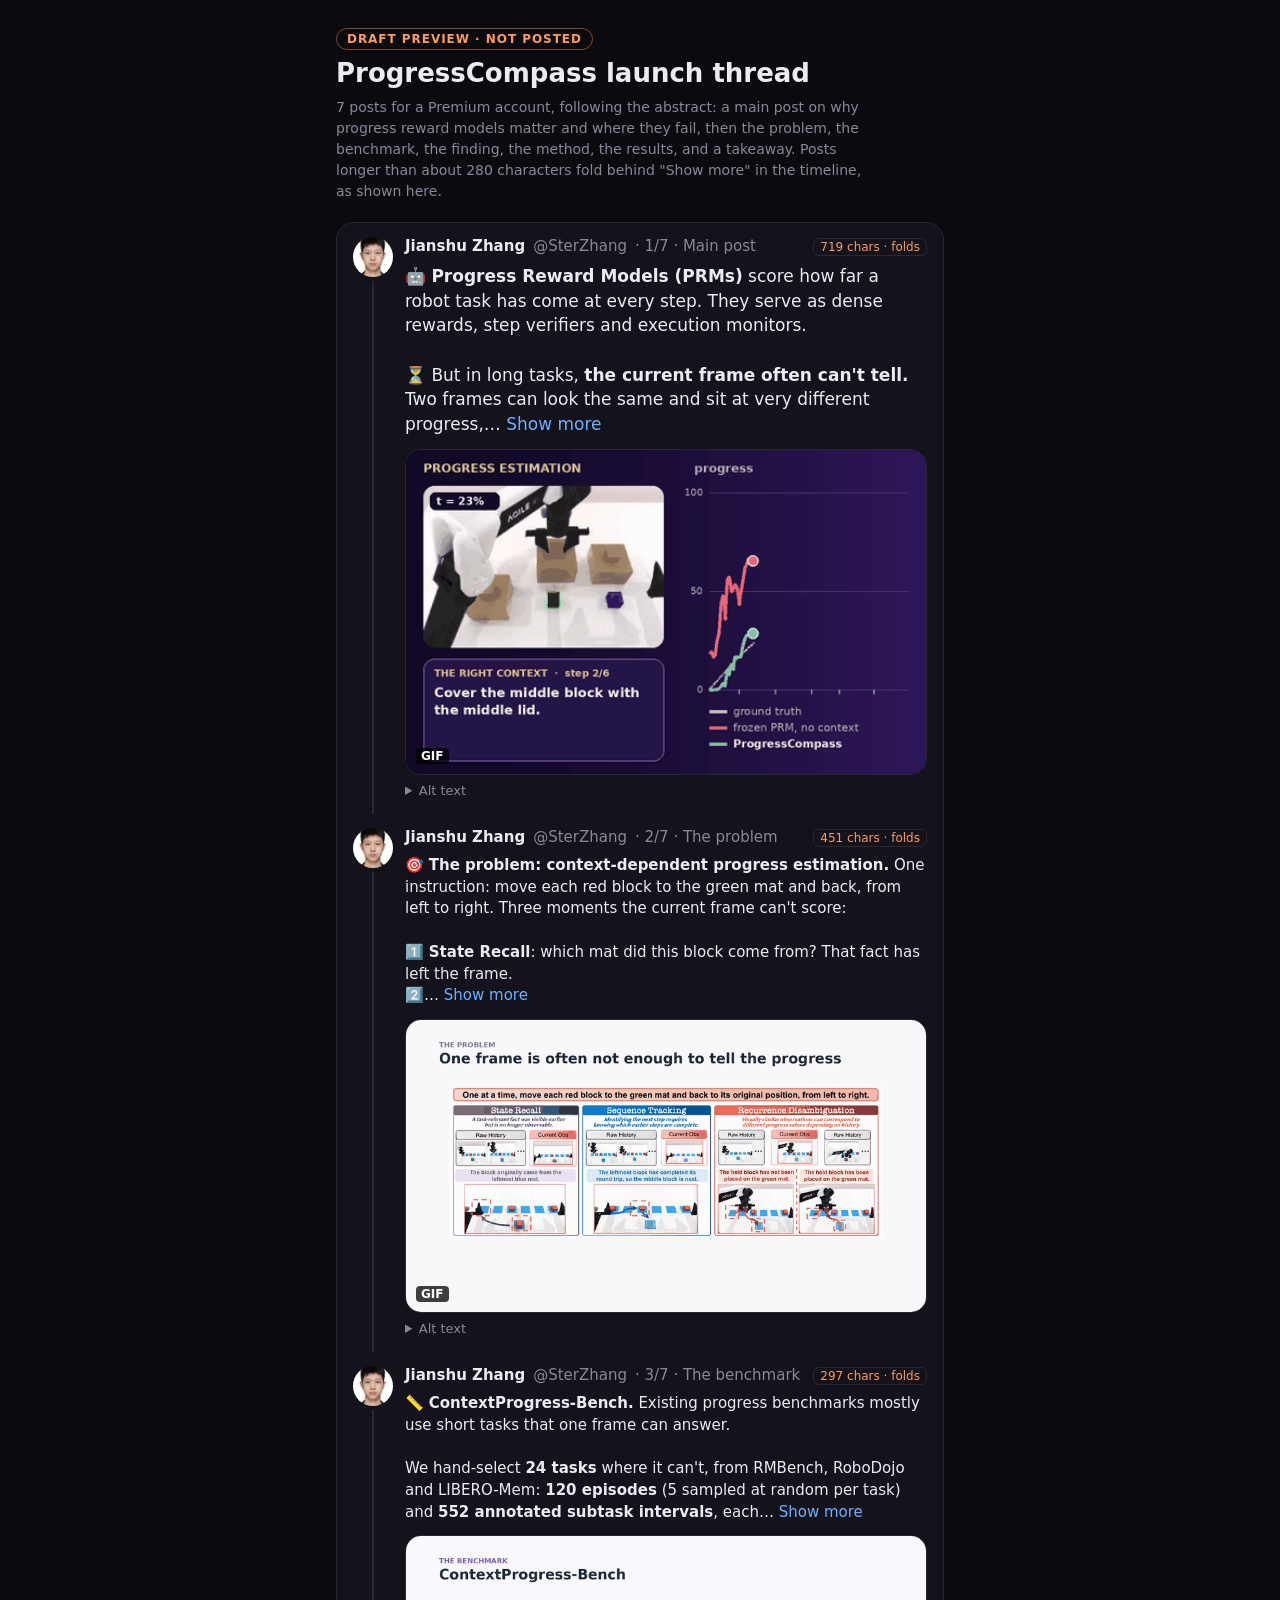
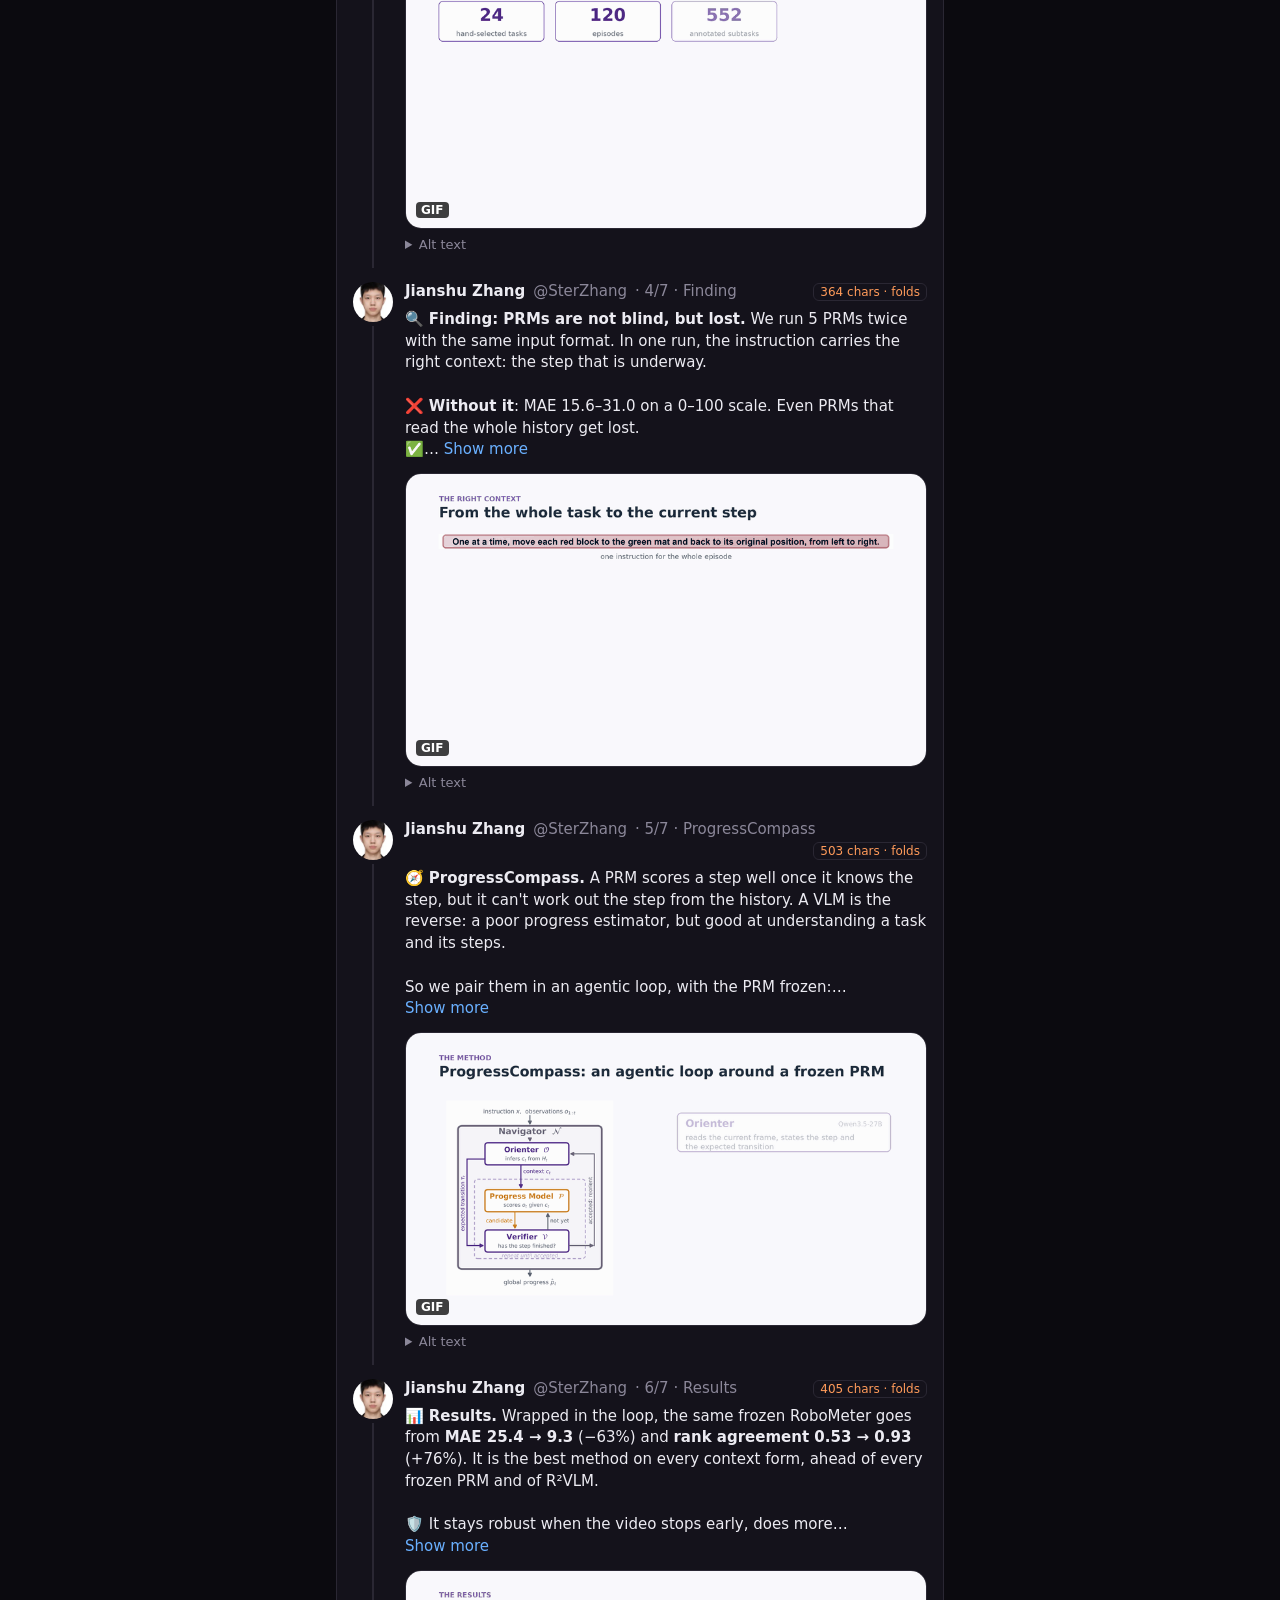
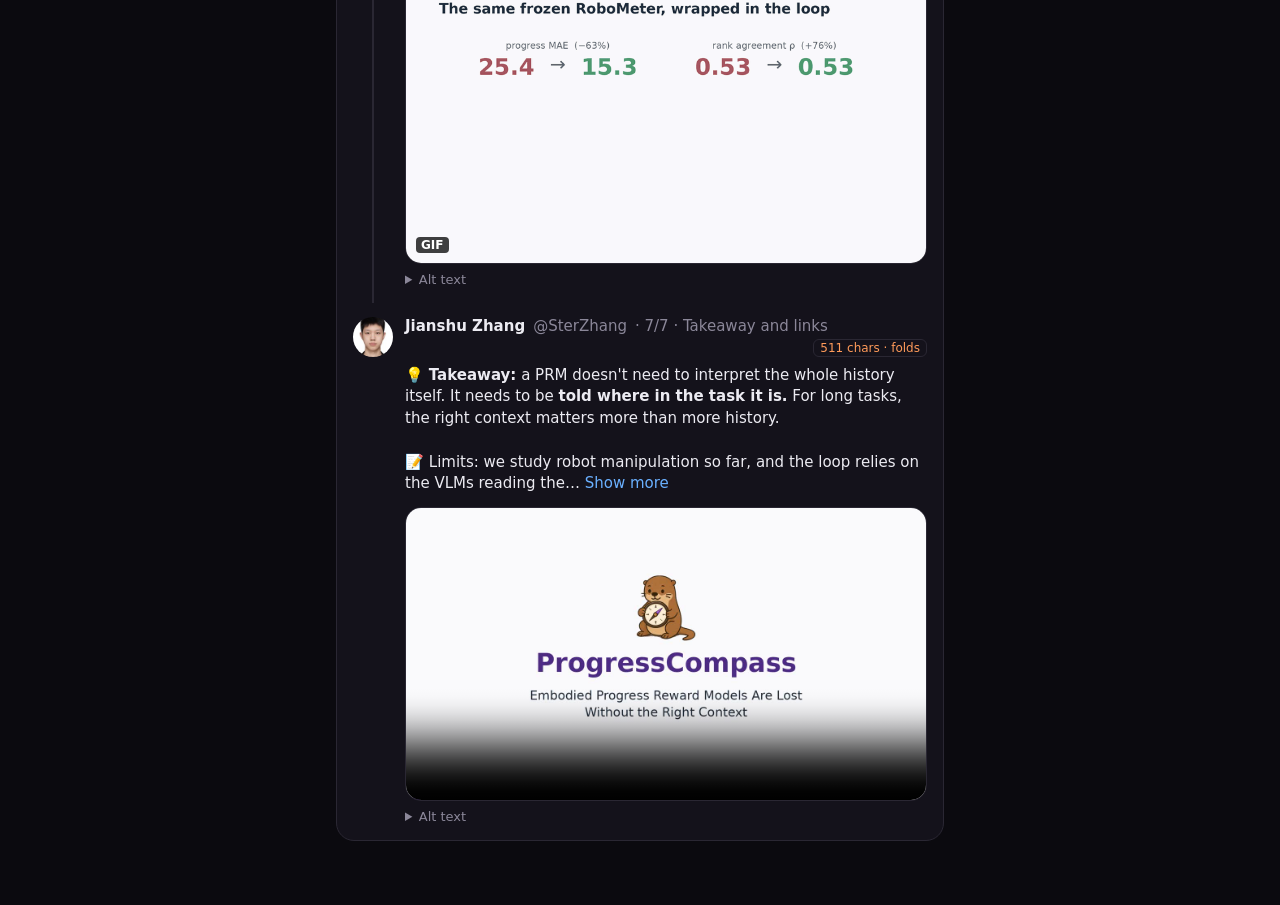
==== webpage/thread-draft/index.html @ 4f32b654 "Launch-thread draft for X (thread-draft/), in the layout of the Video2Skill draft Co-Authored-By: Cl" ====
<!doctype html>
<html lang="en">
<head>
<meta charset="utf-8">
<meta name="viewport" content="width=device-width, initial-scale=1, viewport-fit=cover">
<meta name="robots" content="noindex, nofollow">
<title>ProgressCompass Thread Draft</title>
<style>*,*::before,*::after{box-sizing:border-box} body{margin:0} img{max-width:100%} [hidden]{display:none!important}</style>
</head>
<body>
<style>
/* Layout: one centered 600px thread column on a dark ground, draft banner above. Deliberately single dark theme to match the posting preview. */
:root {
  color-scheme: dark;
  --ground: #0b0a0f; --panel: #14121b; --ink: #ecebf2; --mute: #8b8799; --rule: #2a2733;
  --link: #6ab0ff; --accent: #ff9b5a; --ok: #3ccf9f; --warn: #ff6b7d;
  --sans: system-ui, -apple-system, "Segoe UI", Roboto, "Helvetica Neue", Arial, sans-serif;
}
body { background: var(--ground); color: var(--ink); font-family: var(--sans); }
.wrap { max-width: 640px; margin: 0 auto; padding-inline: 16px; padding-block: 28px 64px; display: flex; flex-direction: column; gap: 20px; }
.intro { display: flex; flex-direction: column; gap: 8px; }
.tag { align-self: flex-start; font-size: 12px; font-weight: 700; letter-spacing: 0.08em; text-transform: uppercase; color: var(--accent); border: 1px solid color-mix(in srgb, var(--accent) 45%, transparent); border-radius: 999px; padding: 3px 10px; }
h1 { font-size: 26px; line-height: 1.2; margin: 0; text-wrap: balance; }
.intro p { margin: 0; color: var(--mute); font-size: 14px; line-height: 1.5; max-width: 60ch; }
.thread { background: var(--panel); border: 1px solid var(--rule); border-radius: 18px; overflow: hidden; }
.post { display: flex; gap: 12px; padding: 14px 16px 0; }
.rail { display: flex; flex-direction: column; align-items: center; flex: none; width: 40px; }
.av { width: 40px; height: 40px; border-radius: 50%; object-fit: cover; }
.line { width: 2px; flex: 1; background: var(--rule); margin-top: 4px; }
.body { flex: 1; min-width: 0; padding-bottom: 16px; display: flex; flex-direction: column; gap: 8px; }
header { display: flex; flex-wrap: wrap; align-items: baseline; gap: 4px 8px; font-size: 15px; }
.name { font-weight: 700; }
.handle, .role { color: var(--mute); }
.role::before { content: "· "; }
.count { margin-left: auto; font-size: 12px; font-variant-numeric: tabular-nums; color: var(--ok); border: 1px solid var(--rule); border-radius: 6px; padding: 1px 6px; }
.count.warn { color: var(--warn); }
.count.fold { color: var(--accent); }
.more { background: none; border: 0; padding: 0; color: var(--link); font: inherit; cursor: pointer; }
.more:focus-visible { outline: 2px solid var(--link); outline-offset: 2px; border-radius: 4px; }
.dots { color: var(--ink); }
.text { margin: 0; font-size: 15px; line-height: 1.45; overflow-wrap: anywhere; }
.lead .text { font-size: 17px; line-height: 1.45; }
.text a { color: var(--link); text-decoration: none; }
.text a:hover, .text a:focus-visible { text-decoration: underline; }
.media { position: relative; margin: 4px 0 0; max-width: 100%; border: 1px solid var(--rule); border-radius: 16px; overflow: hidden; background: #000; }
.media img, .media video { display: block; width: 100%; height: 100%; object-fit: cover; }
.badge { position: absolute; left: 10px; bottom: 10px; background: rgba(0, 0, 0, 0.75); color: #fff; font-size: 12px; font-weight: 700; padding: 1px 5px; border-radius: 4px; }
.alt { font-size: 13px; color: var(--mute); }
.alt summary { cursor: pointer; width: fit-content; }
.alt summary:focus-visible { outline: 2px solid var(--link); outline-offset: 2px; border-radius: 4px; }
.alt p { margin: 6px 0 0; line-height: 1.45; }

</style>
<main class="wrap">
  <section class="intro">
    <span class="tag">Draft preview · not posted</span>
    <h1>ProgressCompass launch thread</h1>
    <p>7 posts for a Premium account, following the abstract: a main post on why progress reward models matter and
    where they fail, then the problem, the benchmark, the finding, the method, the results, and a takeaway. Posts longer
    than about 280 characters fold behind "Show more" in the timeline, as shown here.</p>
  </section>
  <section class="thread" aria-label="Thread draft">
<article class="post lead">
  <div class="rail"><img class="av" src="m/avatar.jpg" alt=""><span class="line"></span></div>
  <div class="body">
    <header><span class="name">Jianshu Zhang</span> <span class="handle">@SterZhang</span><span class="role">1/7 · Main post</span><span class="count fold">719 chars · folds</span></header>
    <p class="text"><span class="shown">🤖 <b>Progress Reward Models (PRMs)</b> score how far a robot task has come at every step. They serve as dense rewards, step verifiers and execution monitors.<br><br>⏳ But in long tasks, <b>the current frame often can&#x27;t tell.</b> Two frames can look the same and sit at very different progress,</span><span class="dots">… </span><button class="more" type="button">Show more</button><span class="rest" hidden> because what matters happened earlier.<br><br>🧭 So we ask: <b>are PRMs blind, or just lost?</b><br><br>🧵 <b>ProgressCompass: Embodied Progress Reward Models Are Lost Without the Right Context</b><br><br>Our answer: <b>not blind, but lost.</b> Given the right context, every PRM we test cuts its error by 77–82%. ProgressCompass supplies that context to a frozen PRM with general-purpose VLMs, with no training.<br><br>📄 Paper: <a href="https://andyzworks.github.io/progresscompass/static/paper/ProgressCompass.pdf" target="_blank" rel="noopener">andyzworks.github.io/progr…</a><br>🌐 Project: <a href="https://andyzworks.github.io/progresscompass/" target="_blank" rel="noopener">andyzworks.github.io/progr…</a></span></p><figure class="media" style="aspect-ratio:16 / 10"><img src="m/1_main.gif" alt="Animated loop: a robot covers three blocks and uncovers them in colour order. Beside the video, the instruction of the current step is shown as the context. On the right, the frozen PRM without context jumps around and ends near 20, while ProgressCompass follows the true progress to 100; MAE 33 to 3." loading="eager"><span class="badge">GIF</span></figure><details class="alt"><summary>Alt text</summary><p>Animated loop: a robot covers three blocks and uncovers them in colour order. Beside the video, the instruction of the current step is shown as the context. On the right, the frozen PRM without context jumps around and ends near 20, while ProgressCompass follows the true progress to 100; MAE 33 to 3.</p></details>
  </div>
</article>
<article class="post">
  <div class="rail"><img class="av" src="m/avatar.jpg" alt=""><span class="line"></span></div>
  <div class="body">
    <header><span class="name">Jianshu Zhang</span> <span class="handle">@SterZhang</span><span class="role">2/7 · The problem</span><span class="count fold">451 chars · folds</span></header>
    <p class="text"><span class="shown">🎯 <b>The problem: context-dependent progress estimation.</b> One instruction: move each red block to the green mat and back, from left to right. Three moments the current frame can&#x27;t score:<br><br>1️⃣ <b>State Recall</b>: which mat did this block come from? That fact has left the frame.<br>2️⃣</span><span class="dots">… </span><button class="more" type="button">Show more</button><span class="rest" hidden> <b>Sequence Tracking</b>: is the leftmost block done? The order isn&#x27;t visible in one frame.<br>3️⃣ <b>Recurrence Disambiguation</b>: just before and just after a placement, the frames look the same.</span></p><figure class="media" style="aspect-ratio:16 / 9"><img src="m/2_problem.gif" alt="Animated figure: one instruction, move each red block to the green mat and back, from left to right. Three moments are highlighted in turn: State Recall, Sequence Tracking and Recurrence Disambiguation." loading="eager"><span class="badge">GIF</span></figure><details class="alt"><summary>Alt text</summary><p>Animated figure: one instruction, move each red block to the green mat and back, from left to right. Three moments are highlighted in turn: State Recall, Sequence Tracking and Recurrence Disambiguation.</p></details>
  </div>
</article>
<article class="post">
  <div class="rail"><img class="av" src="m/avatar.jpg" alt=""><span class="line"></span></div>
  <div class="body">
    <header><span class="name">Jianshu Zhang</span> <span class="handle">@SterZhang</span><span class="role">3/7 · The benchmark</span><span class="count fold">297 chars · folds</span></header>
    <p class="text"><span class="shown">📏 <b>ContextProgress-Bench.</b> Existing progress benchmarks mostly use short tasks that one frame can answer.<br><br>We hand-select <b>24 tasks</b> where it can&#x27;t, from RMBench, RoboDojo and LIBERO-Mem: <b>120 episodes</b> (5 sampled at random per task) and <b>552 annotated subtask intervals</b>, each</span><span class="dots">… </span><button class="more" type="button">Show more</button><span class="rest" hidden> with the context it needs.</span></p><figure class="media" style="aspect-ratio:16 / 9"><img src="m/3_bench.gif" alt="ContextProgress-Bench statistics: 24 hand-selected tasks, 120 episodes, 552 annotated subtasks, 3 context settings; charts of settings per episode, totals per setting, episode length and steps per episode." loading="lazy"><span class="badge">GIF</span></figure><details class="alt"><summary>Alt text</summary><p>ContextProgress-Bench statistics: 24 hand-selected tasks, 120 episodes, 552 annotated subtasks, 3 context settings; charts of settings per episode, totals per setting, episode length and steps per episode.</p></details>
  </div>
</article>
<article class="post">
  <div class="rail"><img class="av" src="m/avatar.jpg" alt=""><span class="line"></span></div>
  <div class="body">
    <header><span class="name">Jianshu Zhang</span> <span class="handle">@SterZhang</span><span class="role">4/7 · Finding</span><span class="count fold">364 chars · folds</span></header>
    <p class="text"><span class="shown">🔍 <b>Finding: PRMs are not blind, but lost.</b> We run 5 PRMs twice with the same input format. In one run, the instruction carries the right context: the step that is underway.<br><br>❌ <b>Without it</b>: MAE 15.6–31.0 on a 0–100 scale. Even PRMs that read the whole history get lost.<br>✅</span><span class="dots">… </span><button class="more" type="button">Show more</button><span class="rest" hidden> <b>With it</b>: every PRM cuts its error by <b>77–82%</b>, and the gain holds on 93.3% of paired intervals.</span></p><figure class="media" style="aspect-ratio:16 / 9"><img src="m/4_finding.gif" alt="Animated explainer: the single episode instruction is struck through and replaced by one instruction per step. Then the progress error of five PRMs shrinks from without context to with the right context, by 77 to 82 percent for each model." loading="lazy"><span class="badge">GIF</span></figure><details class="alt"><summary>Alt text</summary><p>Animated explainer: the single episode instruction is struck through and replaced by one instruction per step. Then the progress error of five PRMs shrinks from without context to with the right context, by 77 to 82 percent for each model.</p></details>
  </div>
</article>
<article class="post">
  <div class="rail"><img class="av" src="m/avatar.jpg" alt=""><span class="line"></span></div>
  <div class="body">
    <header><span class="name">Jianshu Zhang</span> <span class="handle">@SterZhang</span><span class="role">5/7 · ProgressCompass</span><span class="count fold">503 chars · folds</span></header>
    <p class="text"><span class="shown">🧭 <b>ProgressCompass.</b> A PRM scores a step well once it knows the step, but it can&#x27;t work out the step from the history. A VLM is the reverse: a poor progress estimator, but good at understanding a task and its steps.<br><br>So we pair them in an agentic loop, with the PRM frozen:</span><span class="dots">… </span><button class="more" type="button">Show more</button><span class="rest" hidden><br>🧭 <b>Orienter</b> (VLM) states the current step and the expected transition<br>📈 <b>PRM</b> scores progress within that step<br>✅ <b>Verifier</b> (VLM) checks that the step is really done<br>🗺️ <b>Navigator</b> (text-only) runs the loop and keeps the verified plan</span></p><figure class="media" style="aspect-ratio:16 / 9"><img src="m/5_method.gif" alt="Diagram of the ProgressCompass loop: the Navigator runs the loop; the Orienter gives the context to the frozen PRM and the expected transition to the Verifier; the PRM proposes a completion and the Verifier checks it until the step is accepted." loading="lazy"><span class="badge">GIF</span></figure><details class="alt"><summary>Alt text</summary><p>Diagram of the ProgressCompass loop: the Navigator runs the loop; the Orienter gives the context to the frozen PRM and the expected transition to the Verifier; the PRM proposes a completion and the Verifier checks it until the step is accepted.</p></details>
  </div>
</article>
<article class="post">
  <div class="rail"><img class="av" src="m/avatar.jpg" alt=""><span class="line"></span></div>
  <div class="body">
    <header><span class="name">Jianshu Zhang</span> <span class="handle">@SterZhang</span><span class="role">6/7 · Results</span><span class="count fold">405 chars · folds</span></header>
    <p class="text"><span class="shown">📊 <b>Results.</b> Wrapped in the loop, the same frozen RoboMeter goes from <b>MAE 25.4 → 9.3</b> (−63%) and <b>rank agreement 0.53 → 0.93</b> (+76%). It is the best method on every context form, ahead of every frozen PRM and of R²VLM.<br><br>🛡️ It stays robust when the video stops early, does more</span><span class="dots">… </span><button class="more" type="button">Show more</button><span class="rest" hidden> than asked, or follows an unrelated task.<br><br>⚡ Parallelizing the loop, so that no component sits idle, cuts wall-clock time by 65.6%.</span></p><figure class="media" style="aspect-ratio:16 / 9"><img src="m/6_results.gif" alt="Animated results: MAE of the frozen RoboMeter falls from 25.4 to 9.3 and rank agreement rises from 0.53 to 0.93 inside ProgressCompass, with progress curves on three episodes. Then deviation on Early stop, Extra steps and Mismatch, and time per episode falling from 114.7 to 39.5 seconds." loading="lazy"><span class="badge">GIF</span></figure><details class="alt"><summary>Alt text</summary><p>Animated results: MAE of the frozen RoboMeter falls from 25.4 to 9.3 and rank agreement rises from 0.53 to 0.93 inside ProgressCompass, with progress curves on three episodes. Then deviation on Early stop, Extra steps and Mismatch, and time per episode falling from 114.7 to 39.5 seconds.</p></details>
  </div>
</article>
<article class="post">
  <div class="rail"><img class="av" src="m/avatar.jpg" alt=""></div>
  <div class="body">
    <header><span class="name">Jianshu Zhang</span> <span class="handle">@SterZhang</span><span class="role">7/7 · Takeaway and links</span><span class="count fold">511 chars · folds</span></header>
    <p class="text"><span class="shown">💡 <b>Takeaway:</b> a PRM doesn&#x27;t need to interpret the whole history itself. It needs to be <b>told where in the task it is.</b> For long tasks, the right context matters more than more history.<br><br>📝 Limits: we study robot manipulation so far, and the loop relies on the VLMs reading the</span><span class="dots">… </span><button class="more" type="button">Show more</button><span class="rest" hidden> scene correctly.<br><br>👥 Joint work with Keliang Wu (co-first), Chengxuan Qian, Xiyuan Yang, @zhangce1203, Ariel Tian, Anbang Liu, Haoran Lu, and Han Liu (Northwestern, UCSB, UIUC, CMU).<br>🌐 <a href="https://andyzworks.github.io/progresscompass/" target="_blank" rel="noopener">andyzworks.github.io/progr…</a><br>🎬 2-min walkthrough below.</span></p><figure class="media" style="aspect-ratio:16 / 9"><video controls preload="metadata" playsinline poster="../static/video/poster.jpg" src="../static/video/progresscompass_overview.mp4"></video></figure><details class="alt"><summary>Alt text</summary><p>Two-minute walkthrough of ProgressCompass, with captions.</p></details>
  </div>
</article>
  </section>
</main>
<script>
document.querySelectorAll('.more').forEach(function (b) {
  b.addEventListener('click', function () {
    var p = b.parentElement;
    p.querySelector('.rest').hidden = false; p.querySelector('.dots').hidden = true; b.hidden = true;
  });
});
</script>
</body>
</html>
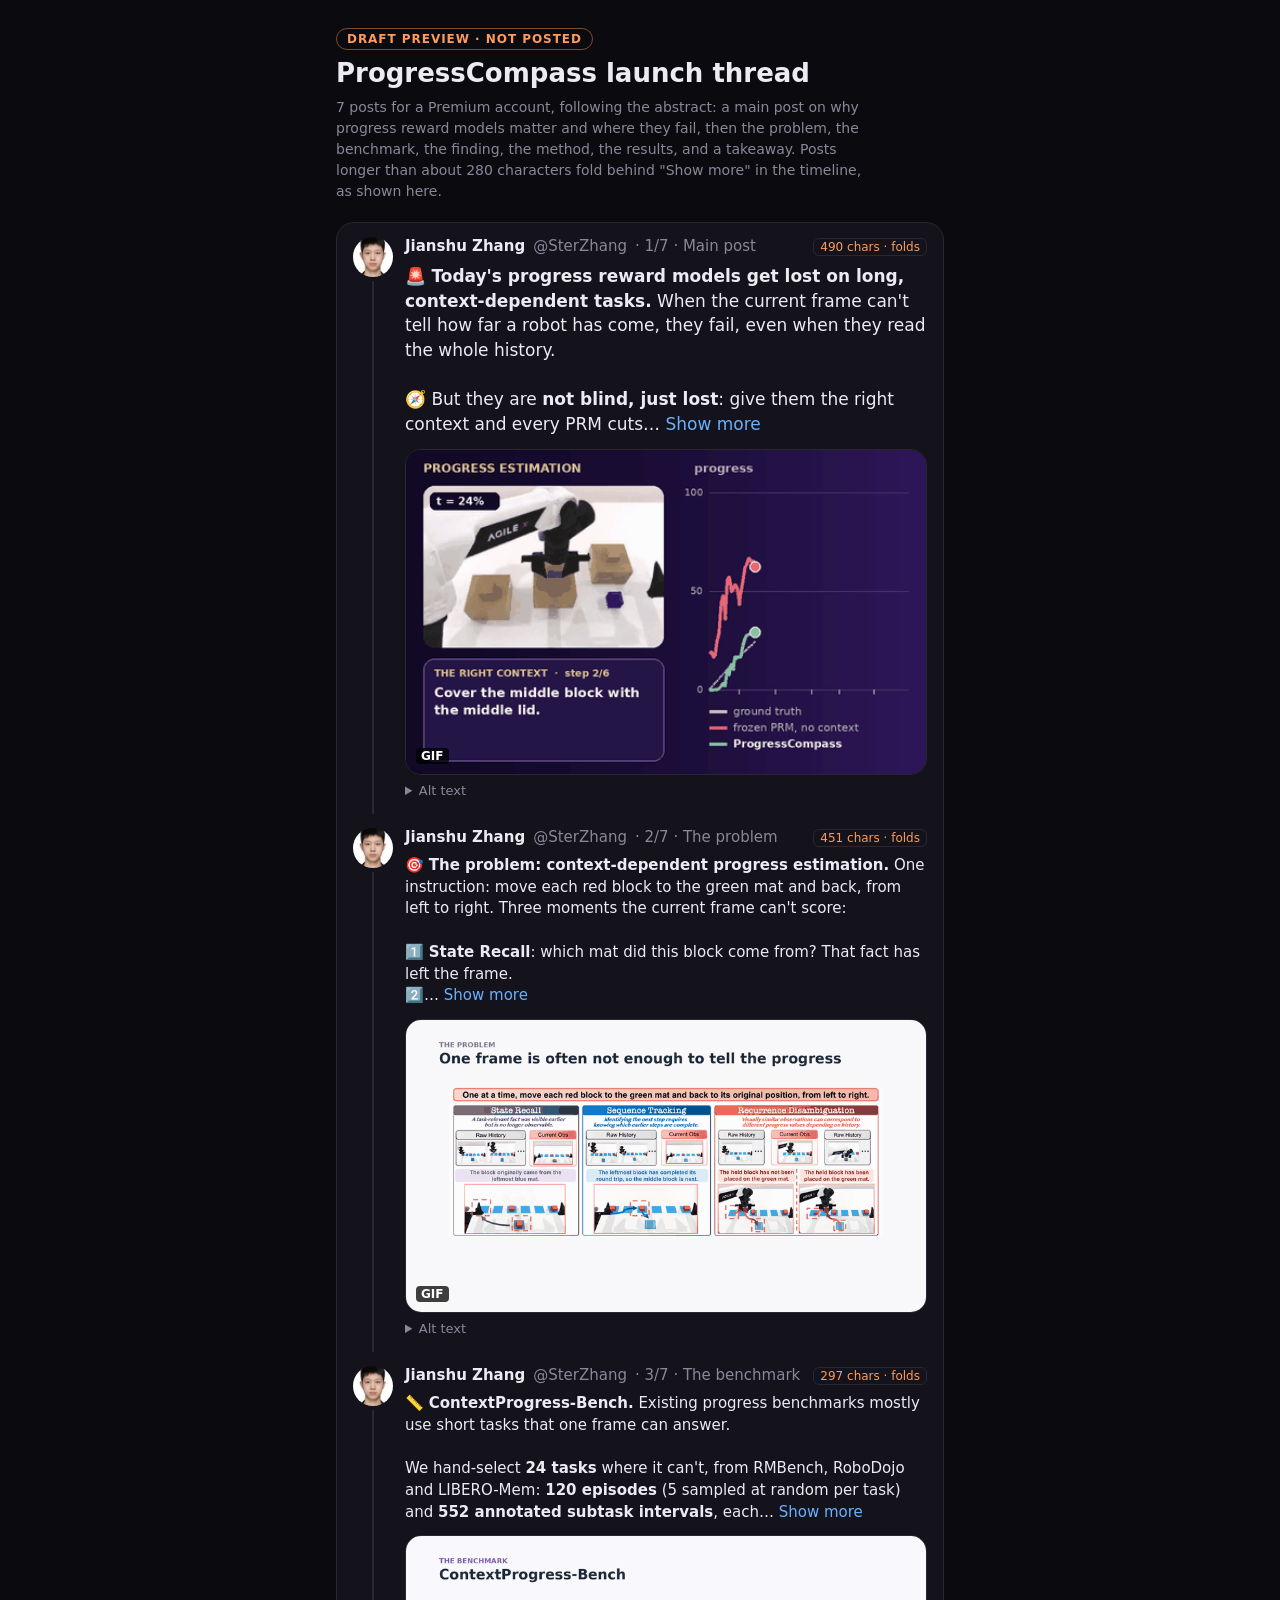
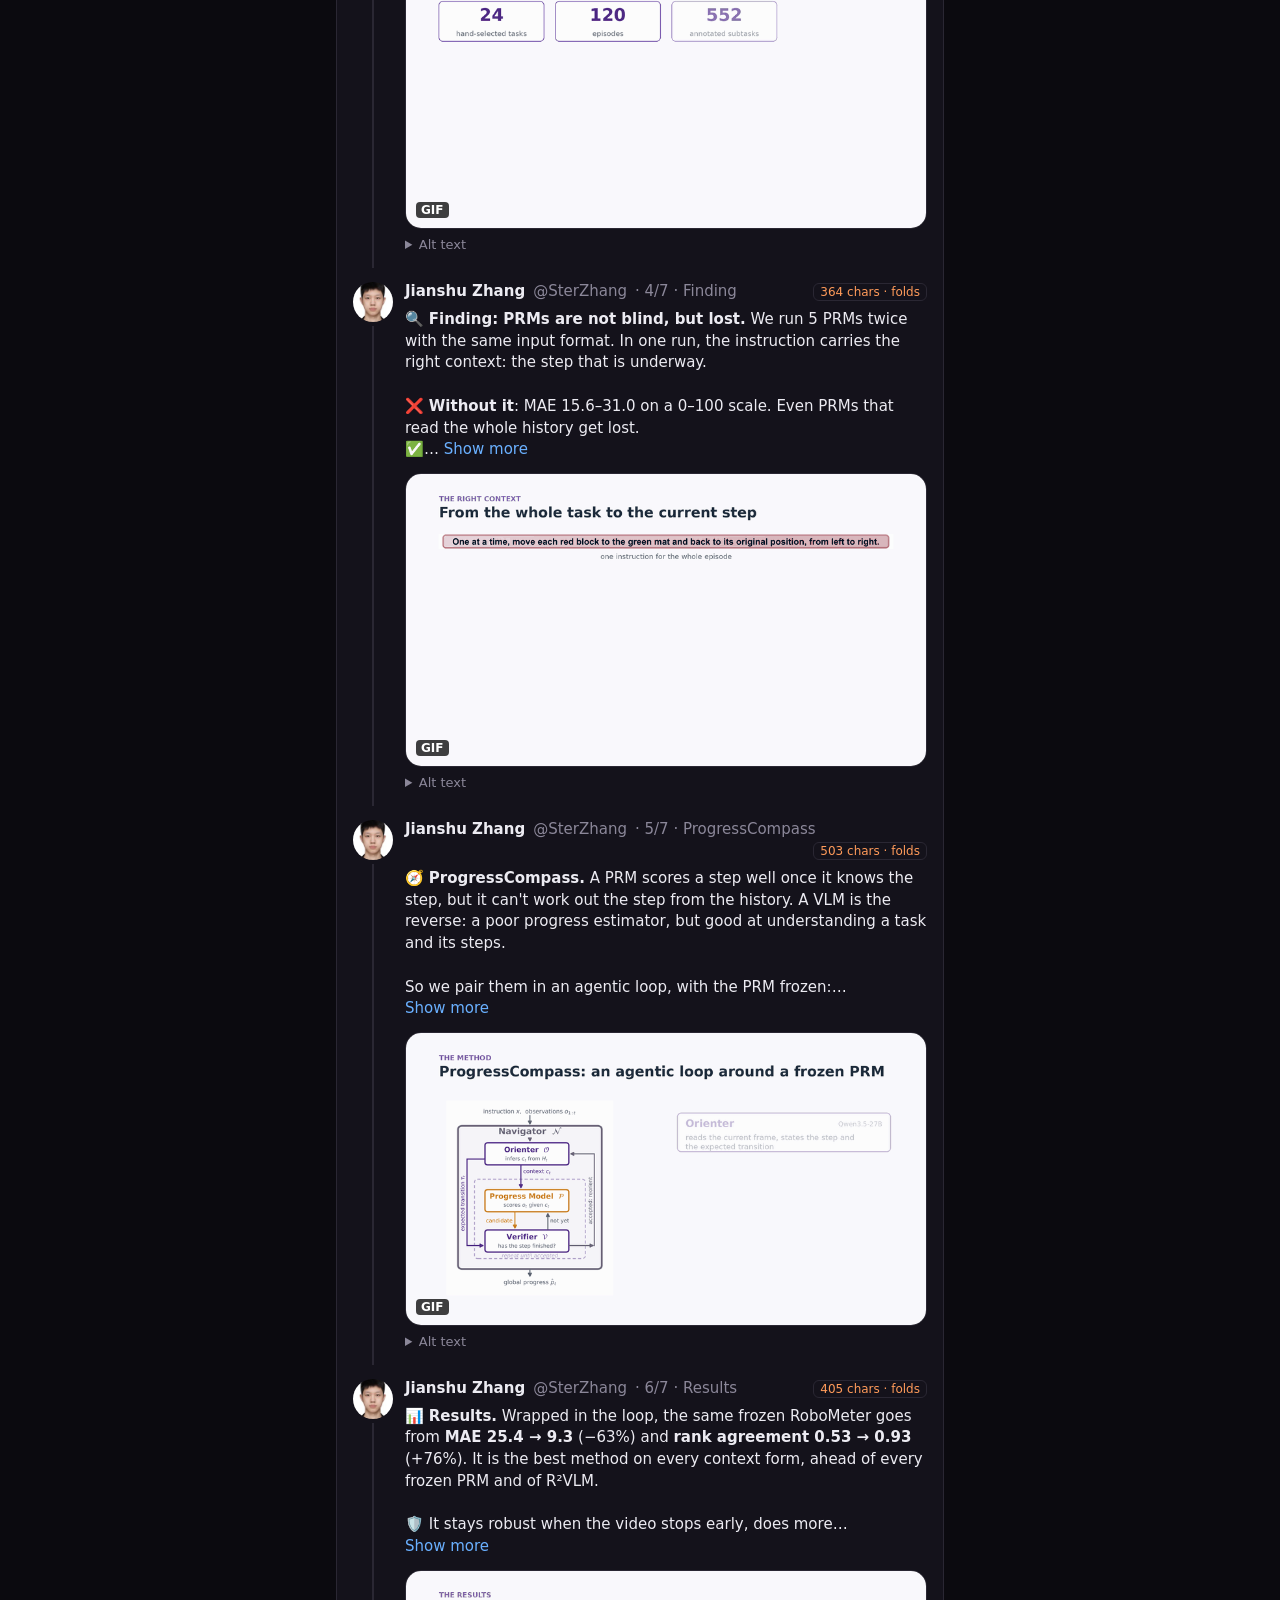
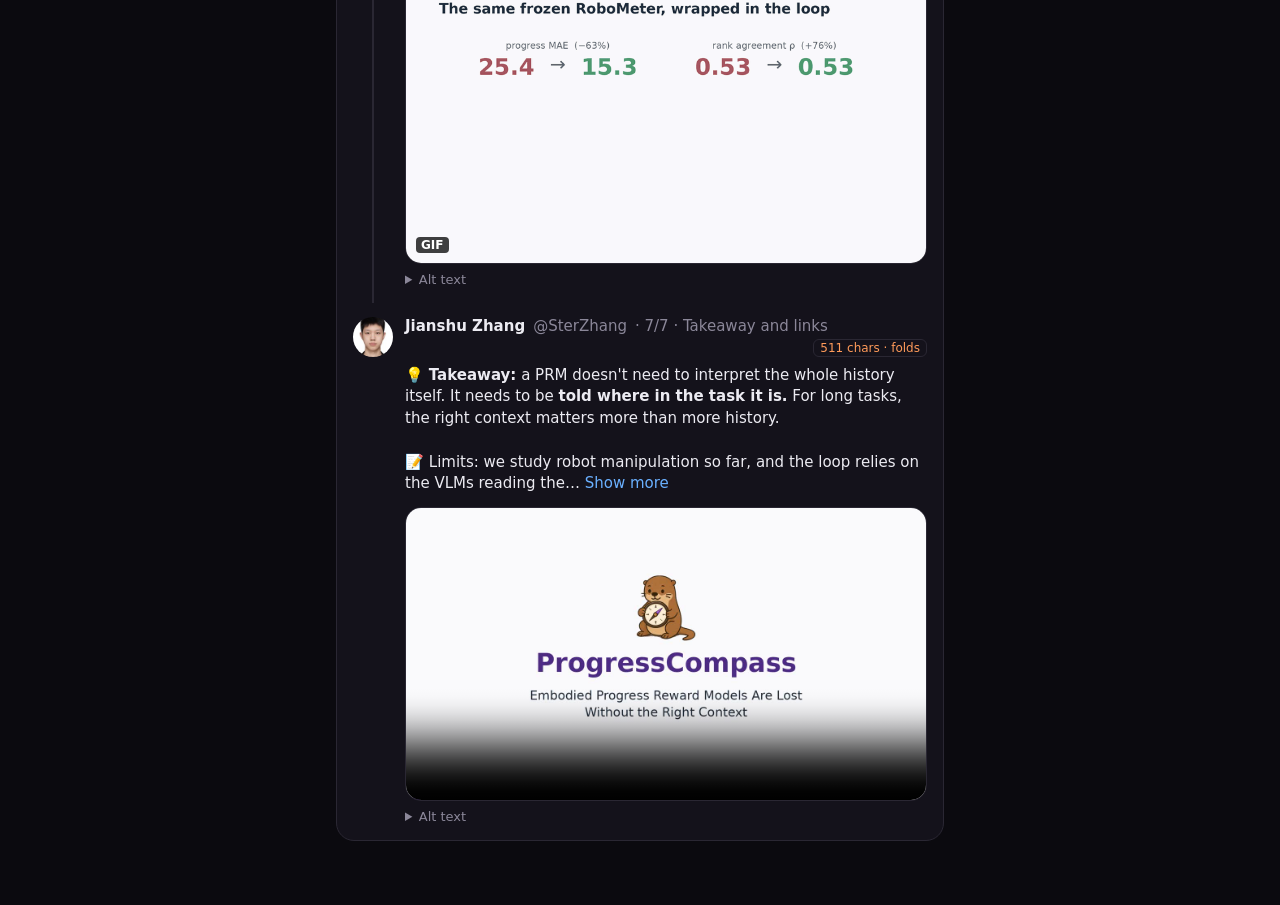
==== commit 7055b74d: "Thread draft: a shorter main post that opens with the main finding Co-Authored-By: Claude Opus 5.5 <" ====
--- a/webpage/thread-draft/index.html
+++ b/webpage/thread-draft/index.html
@@ -63,8 +63,8 @@
 <article class="post lead">
   <div class="rail"><img class="av" src="m/avatar.jpg" alt=""><span class="line"></span></div>
   <div class="body">
-    <header><span class="name">Jianshu Zhang</span> <span class="handle">@SterZhang</span><span class="role">1/7 · Main post</span><span class="count fold">719 chars · folds</span></header>
-    <p class="text"><span class="shown">🤖 <b>Progress Reward Models (PRMs)</b> score how far a robot task has come at every step. They serve as dense rewards, step verifiers and execution monitors.<br><br>⏳ But in long tasks, <b>the current frame often can&#x27;t tell.</b> Two frames can look the same and sit at very different progress,</span><span class="dots">… </span><button class="more" type="button">Show more</button><span class="rest" hidden> because what matters happened earlier.<br><br>🧭 So we ask: <b>are PRMs blind, or just lost?</b><br><br>🧵 <b>ProgressCompass: Embodied Progress Reward Models Are Lost Without the Right Context</b><br><br>Our answer: <b>not blind, but lost.</b> Given the right context, every PRM we test cuts its error by 77–82%. ProgressCompass supplies that context to a frozen PRM with general-purpose VLMs, with no training.<br><br>📄 Paper: <a href="https://andyzworks.github.io/progresscompass/static/paper/ProgressCompass.pdf" target="_blank" rel="noopener">andyzworks.github.io/progr…</a><br>🌐 Project: <a href="https://andyzworks.github.io/progresscompass/" target="_blank" rel="noopener">andyzworks.github.io/progr…</a></span></p><figure class="media" style="aspect-ratio:16 / 10"><img src="m/1_main.gif" alt="Animated loop: a robot covers three blocks and uncovers them in colour order. Beside the video, the instruction of the current step is shown as the context. On the right, the frozen PRM without context jumps around and ends near 20, while ProgressCompass follows the true progress to 100; MAE 33 to 3." loading="eager"><span class="badge">GIF</span></figure><details class="alt"><summary>Alt text</summary><p>Animated loop: a robot covers three blocks and uncovers them in colour order. Beside the video, the instruction of the current step is shown as the context. On the right, the frozen PRM without context jumps around and ends near 20, while ProgressCompass follows the true progress to 100; MAE 33 to 3.</p></details>
+    <header><span class="name">Jianshu Zhang</span> <span class="handle">@SterZhang</span><span class="role">1/7 · Main post</span><span class="count fold">490 chars · folds</span></header>
+    <p class="text"><span class="shown">🚨 <b>Today&#x27;s progress reward models get lost on long, context-dependent tasks.</b> When the current frame can&#x27;t tell how far a robot has come, they fail, even when they read the whole history.<br><br>🧭 But they are <b>not blind, just lost</b>: give them the right context and every PRM cuts</span><span class="dots">… </span><button class="more" type="button">Show more</button><span class="rest" hidden> its error by 77–82%.<br><br>🧵 <b>ProgressCompass</b> supplies that context to a frozen PRM with general-purpose VLMs. No training, and the error drops by 63%.<br><br>📄 Paper: <a href="https://andyzworks.github.io/progresscompass/static/paper/ProgressCompass.pdf" target="_blank" rel="noopener">andyzworks.github.io/progr…</a><br>🌐 Project: <a href="https://andyzworks.github.io/progresscompass/" target="_blank" rel="noopener">andyzworks.github.io/progr…</a></span></p><figure class="media" style="aspect-ratio:16 / 10"><img src="m/1_main.gif" alt="Animated loop: a robot covers three blocks and uncovers them in colour order. Beside the video, the instruction of the current step is shown as the context. On the right, the frozen PRM without context jumps around and ends near 20, while ProgressCompass follows the true progress to 100; MAE 33 to 3." loading="eager"><span class="badge">GIF</span></figure><details class="alt"><summary>Alt text</summary><p>Animated loop: a robot covers three blocks and uncovers them in colour order. Beside the video, the instruction of the current step is shown as the context. On the right, the frozen PRM without context jumps around and ends near 20, while ProgressCompass follows the true progress to 100; MAE 33 to 3.</p></details>
   </div>
 </article>
 <article class="post">
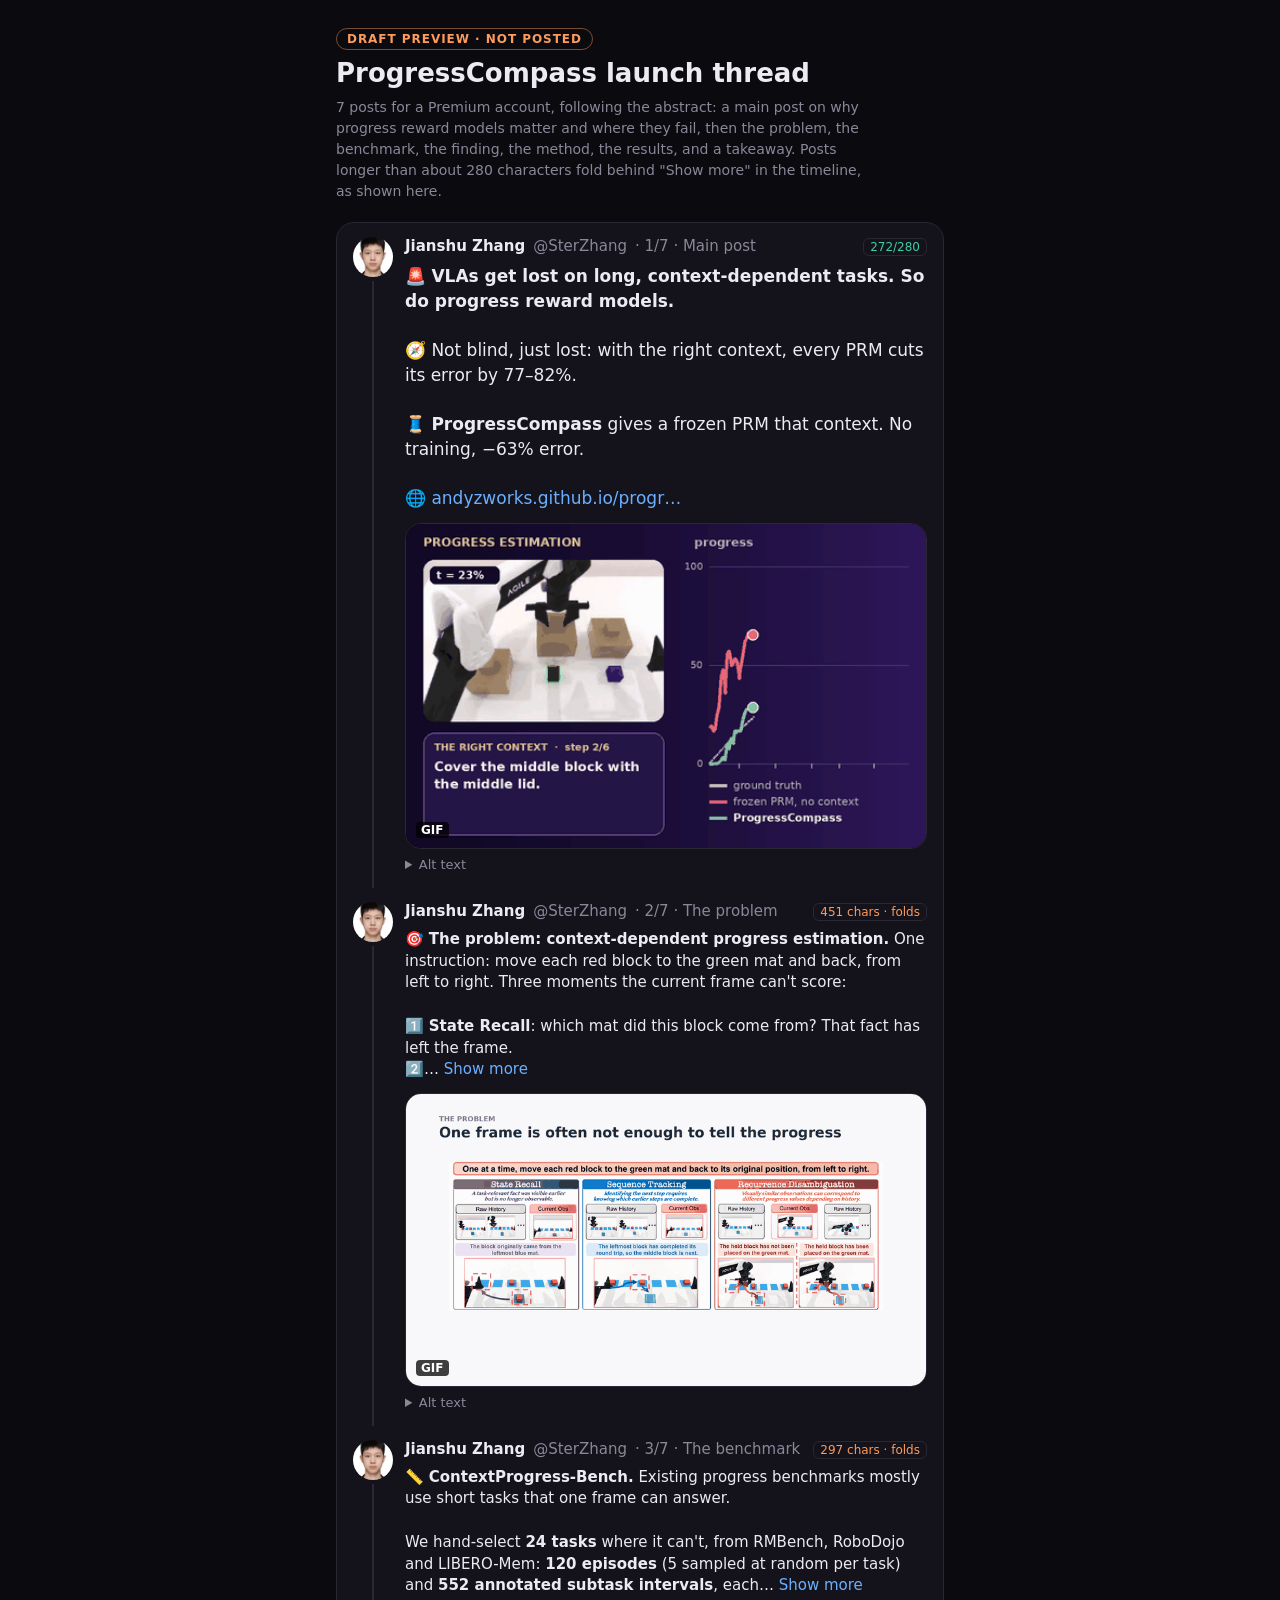
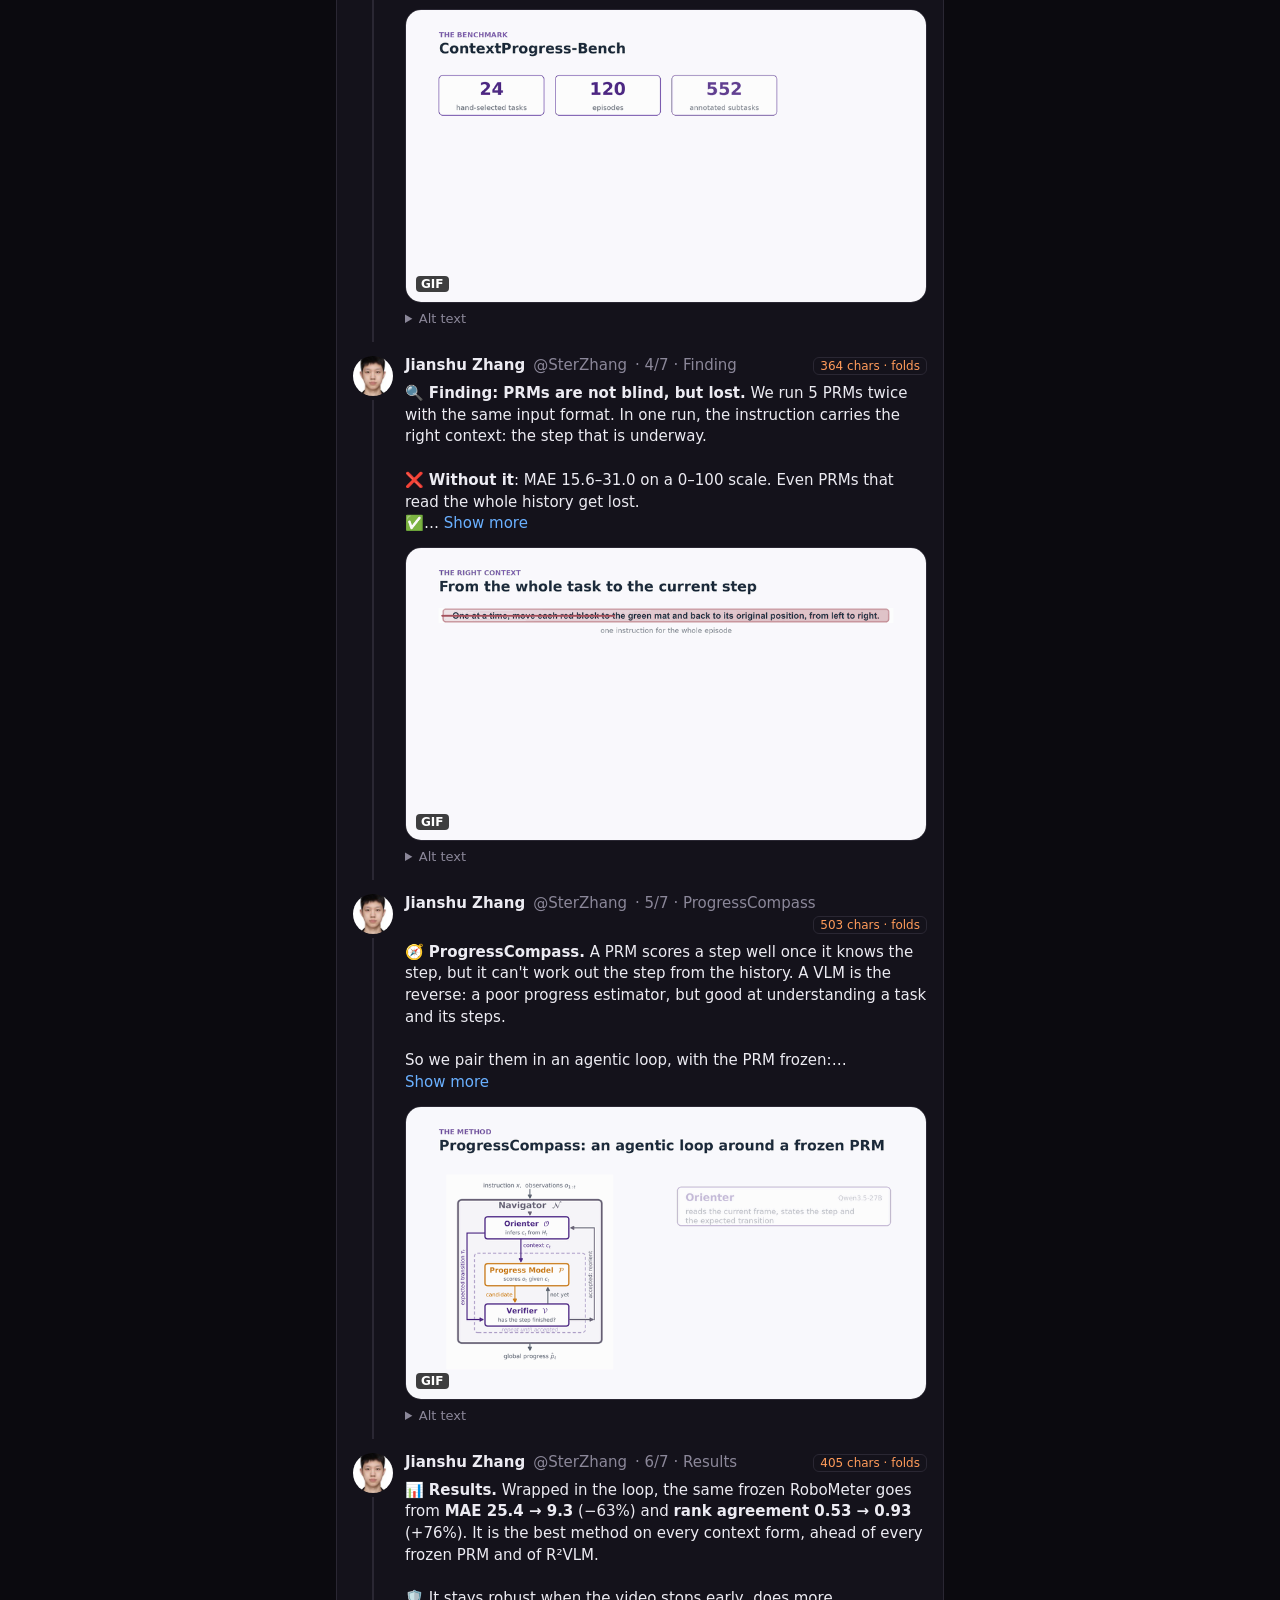
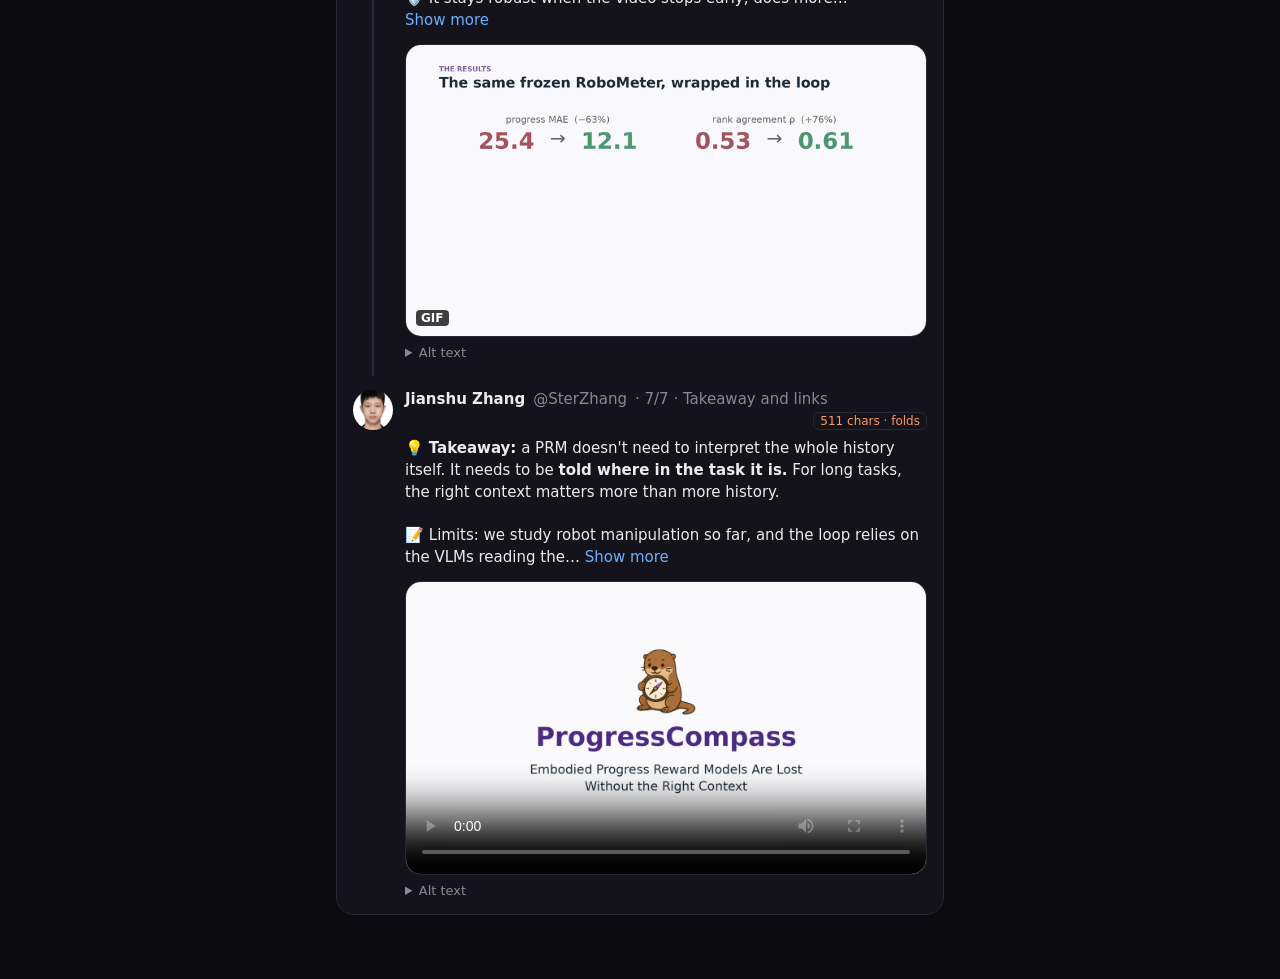
==== commit 37c3f838: "Thread draft: main post under 280 chars, VLAs get lost, so do PRMs Co-Authored-By: Claude Opus 5.5 <" ====
--- a/webpage/thread-draft/index.html
+++ b/webpage/thread-draft/index.html
@@ -63,8 +63,8 @@
 <article class="post lead">
   <div class="rail"><img class="av" src="m/avatar.jpg" alt=""><span class="line"></span></div>
   <div class="body">
-    <header><span class="name">Jianshu Zhang</span> <span class="handle">@SterZhang</span><span class="role">1/7 · Main post</span><span class="count fold">490 chars · folds</span></header>
-    <p class="text"><span class="shown">🚨 <b>Today&#x27;s progress reward models get lost on long, context-dependent tasks.</b> When the current frame can&#x27;t tell how far a robot has come, they fail, even when they read the whole history.<br><br>🧭 But they are <b>not blind, just lost</b>: give them the right context and every PRM cuts</span><span class="dots">… </span><button class="more" type="button">Show more</button><span class="rest" hidden> its error by 77–82%.<br><br>🧵 <b>ProgressCompass</b> supplies that context to a frozen PRM with general-purpose VLMs. No training, and the error drops by 63%.<br><br>📄 Paper: <a href="https://andyzworks.github.io/progresscompass/static/paper/ProgressCompass.pdf" target="_blank" rel="noopener">andyzworks.github.io/progr…</a><br>🌐 Project: <a href="https://andyzworks.github.io/progresscompass/" target="_blank" rel="noopener">andyzworks.github.io/progr…</a></span></p><figure class="media" style="aspect-ratio:16 / 10"><img src="m/1_main.gif" alt="Animated loop: a robot covers three blocks and uncovers them in colour order. Beside the video, the instruction of the current step is shown as the context. On the right, the frozen PRM without context jumps around and ends near 20, while ProgressCompass follows the true progress to 100; MAE 33 to 3." loading="eager"><span class="badge">GIF</span></figure><details class="alt"><summary>Alt text</summary><p>Animated loop: a robot covers three blocks and uncovers them in colour order. Beside the video, the instruction of the current step is shown as the context. On the right, the frozen PRM without context jumps around and ends near 20, while ProgressCompass follows the true progress to 100; MAE 33 to 3.</p></details>
+    <header><span class="name">Jianshu Zhang</span> <span class="handle">@SterZhang</span><span class="role">1/7 · Main post</span><span class="count">272/280</span></header>
+    <p class="text">🚨 <b>VLAs get lost on long, context-dependent tasks. So do progress reward models.</b><br><br>🧭 Not blind, just lost: with the right context, every PRM cuts its error by 77–82%.<br><br>🧵 <b>ProgressCompass</b> gives a frozen PRM that context. No training, −63% error.<br><br>🌐 <a href="https://andyzworks.github.io/progresscompass/" target="_blank" rel="noopener">andyzworks.github.io/progr…</a></p><figure class="media" style="aspect-ratio:16 / 10"><img src="m/1_main.gif" alt="Animated loop: a robot covers three blocks and uncovers them in colour order. Beside the video, the instruction of the current step is shown as the context. On the right, the frozen PRM without context jumps around and ends near 20, while ProgressCompass follows the true progress to 100; MAE 33 to 3." loading="eager"><span class="badge">GIF</span></figure><details class="alt"><summary>Alt text</summary><p>Animated loop: a robot covers three blocks and uncovers them in colour order. Beside the video, the instruction of the current step is shown as the context. On the right, the frozen PRM without context jumps around and ends near 20, while ProgressCompass follows the true progress to 100; MAE 33 to 3.</p></details>
   </div>
 </article>
 <article class="post">
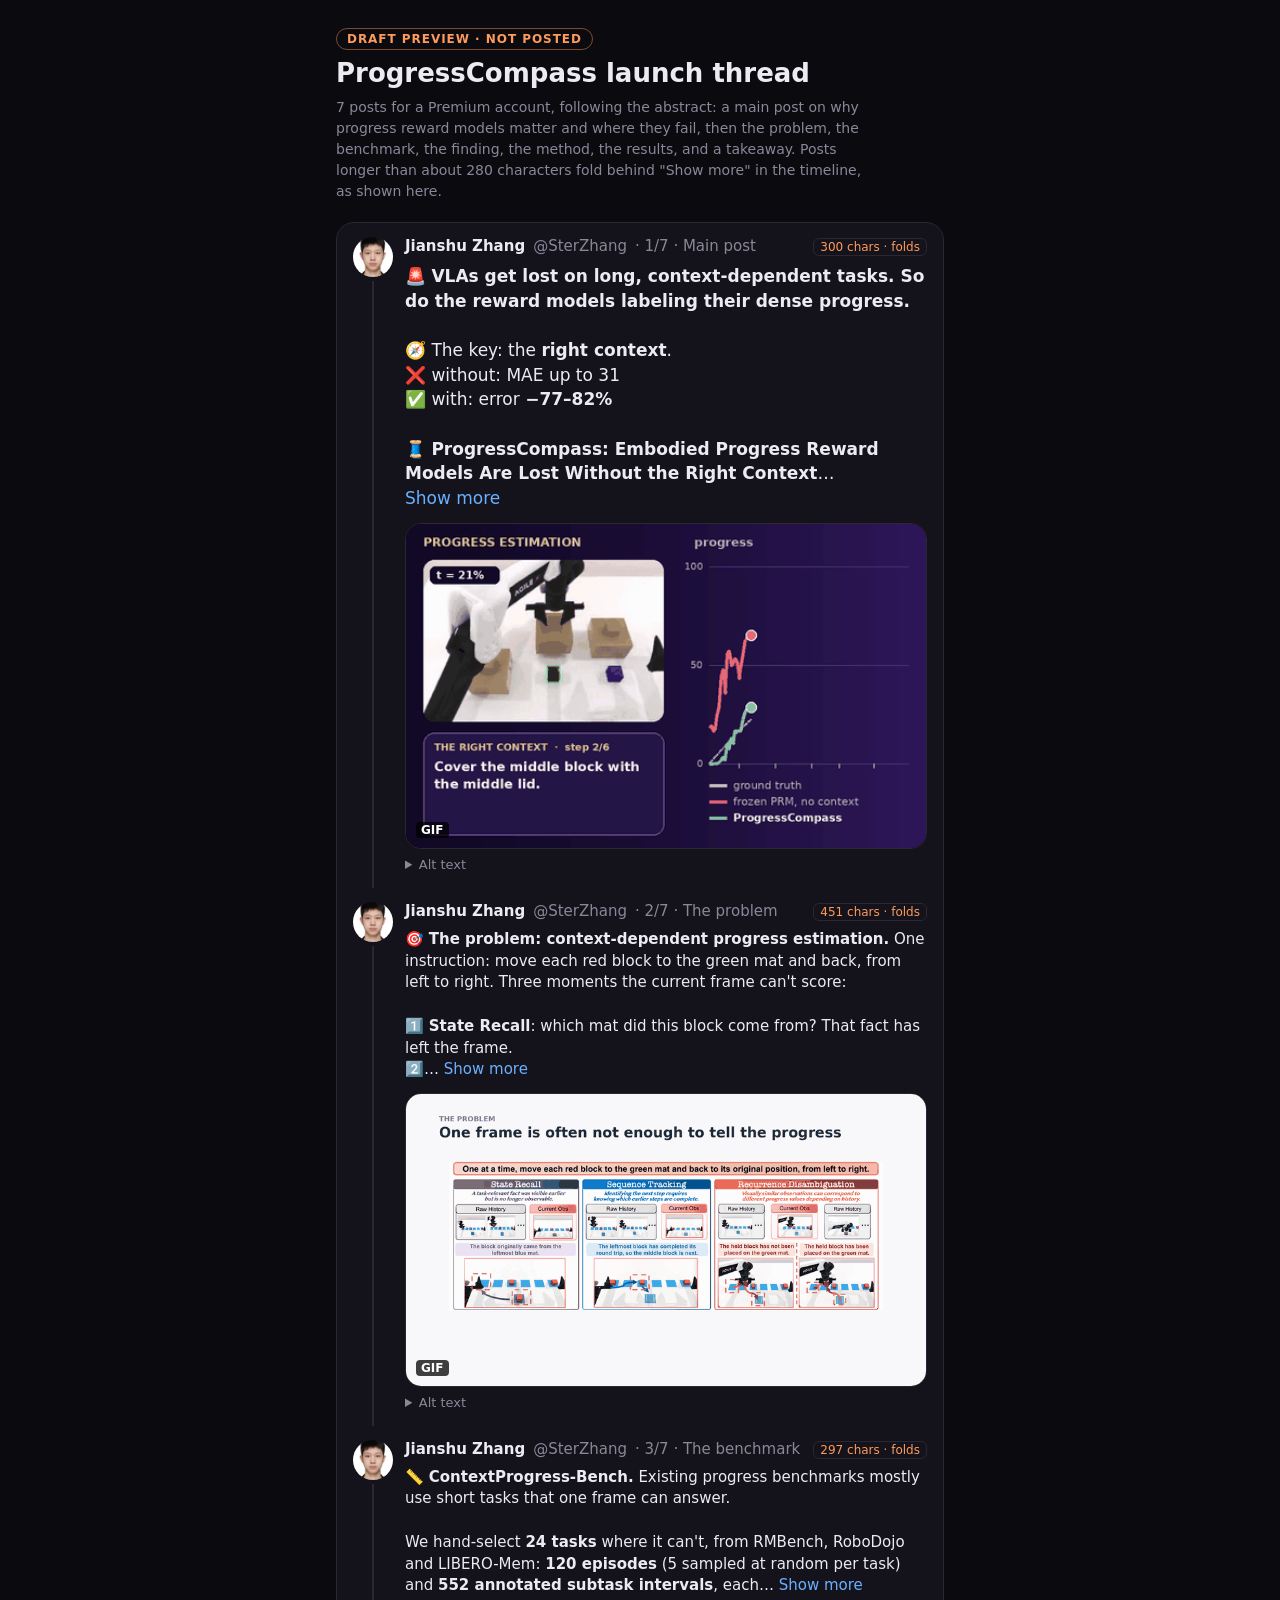
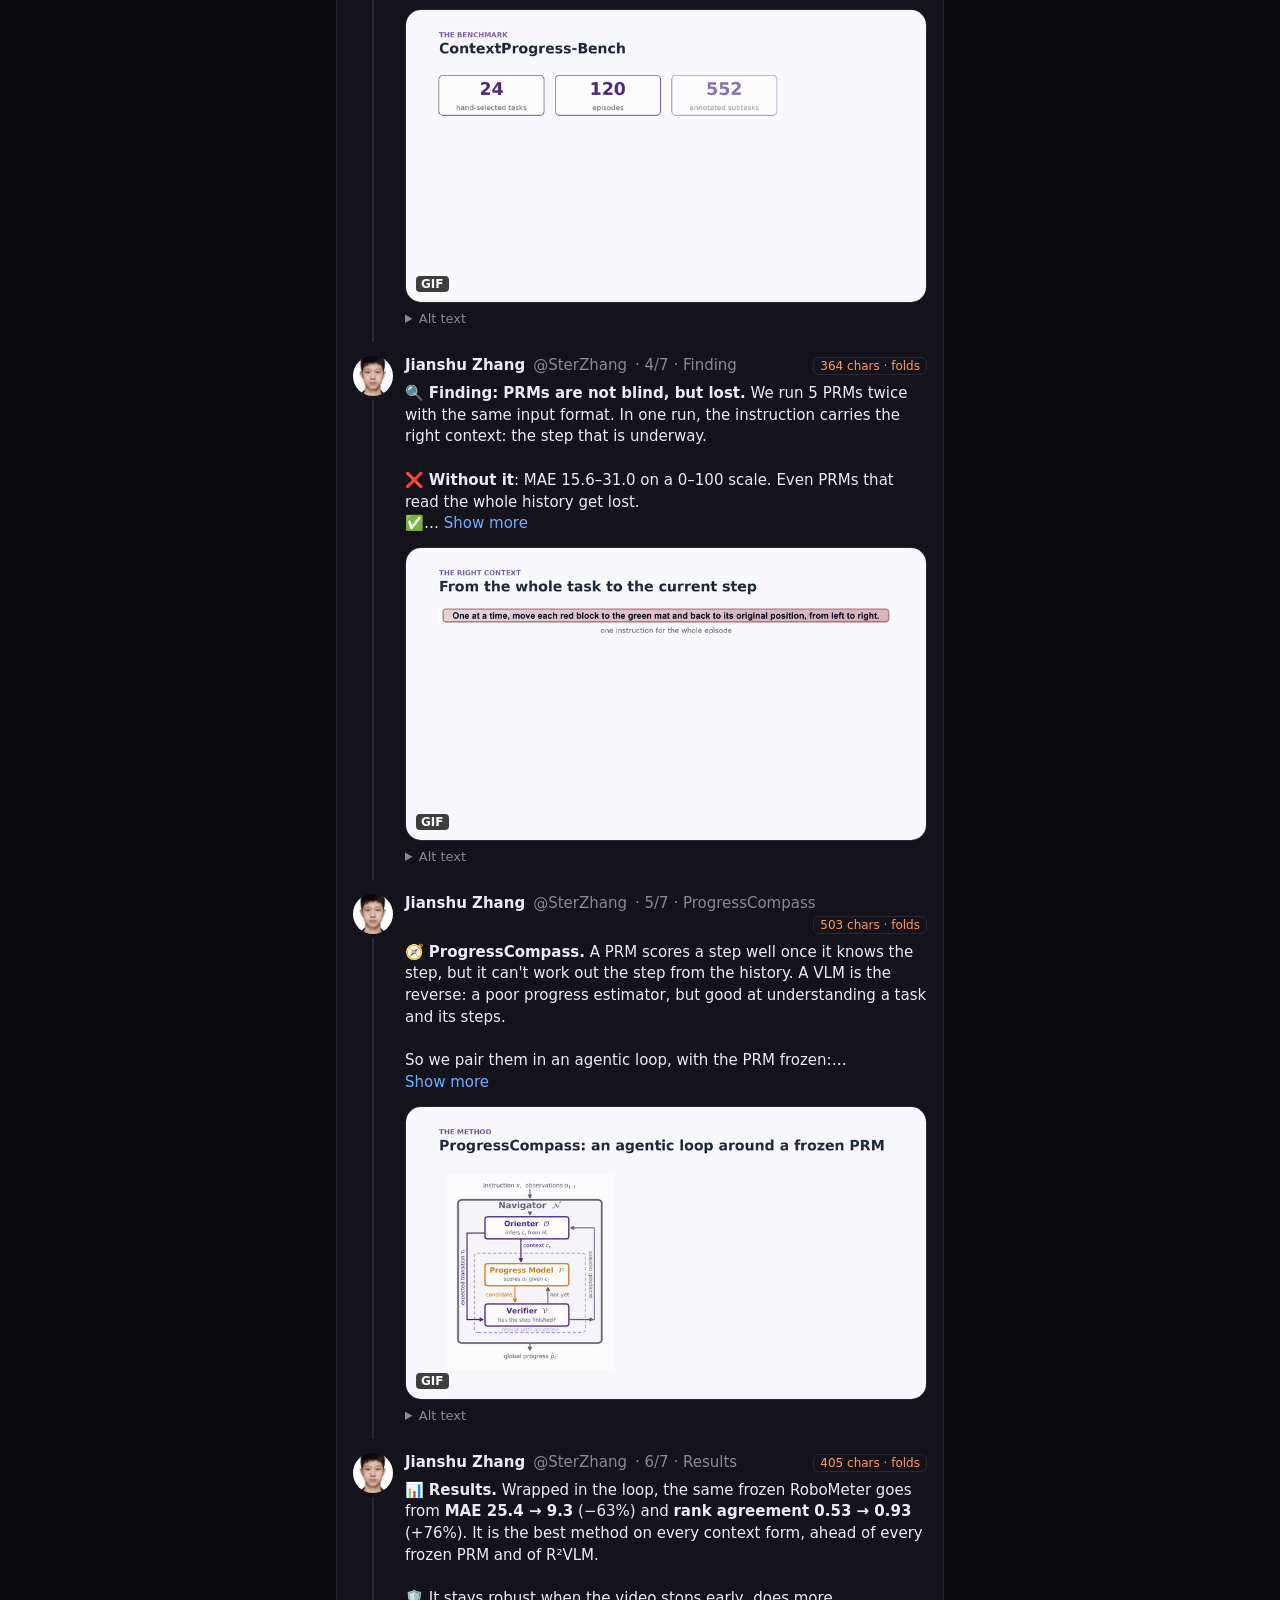
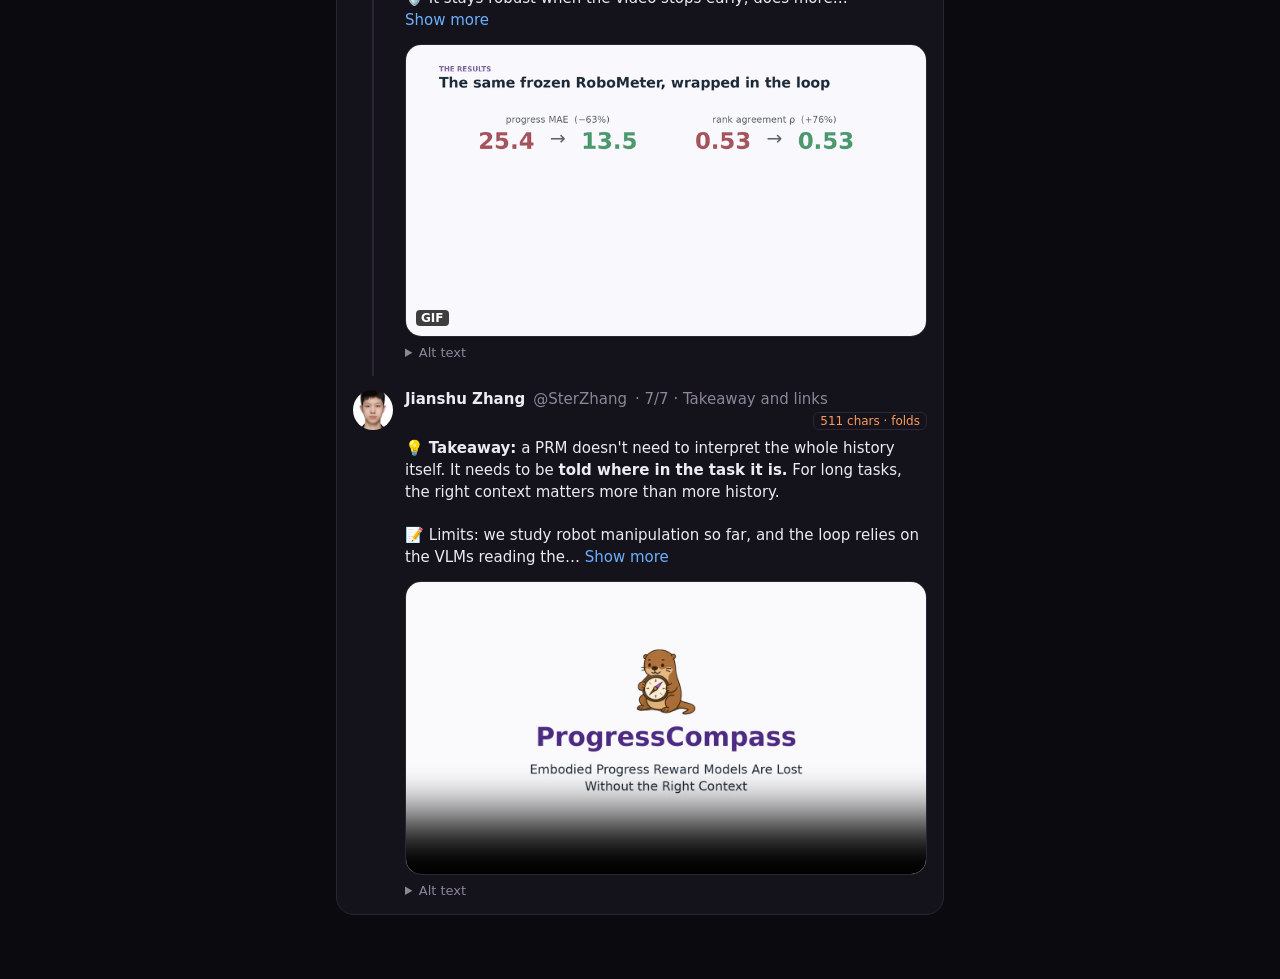
==== commit 5e1f3798: "Thread draft: main post names the paper and sets without vs with context side by side Co-Authored-By" ====
--- a/webpage/thread-draft/index.html
+++ b/webpage/thread-draft/index.html
@@ -63,8 +63,8 @@
 <article class="post lead">
   <div class="rail"><img class="av" src="m/avatar.jpg" alt=""><span class="line"></span></div>
   <div class="body">
-    <header><span class="name">Jianshu Zhang</span> <span class="handle">@SterZhang</span><span class="role">1/7 · Main post</span><span class="count">272/280</span></header>
-    <p class="text">🚨 <b>VLAs get lost on long, context-dependent tasks. So do progress reward models.</b><br><br>🧭 Not blind, just lost: with the right context, every PRM cuts its error by 77–82%.<br><br>🧵 <b>ProgressCompass</b> gives a frozen PRM that context. No training, −63% error.<br><br>🌐 <a href="https://andyzworks.github.io/progresscompass/" target="_blank" rel="noopener">andyzworks.github.io/progr…</a></p><figure class="media" style="aspect-ratio:16 / 10"><img src="m/1_main.gif" alt="Animated loop: a robot covers three blocks and uncovers them in colour order. Beside the video, the instruction of the current step is shown as the context. On the right, the frozen PRM without context jumps around and ends near 20, while ProgressCompass follows the true progress to 100; MAE 33 to 3." loading="eager"><span class="badge">GIF</span></figure><details class="alt"><summary>Alt text</summary><p>Animated loop: a robot covers three blocks and uncovers them in colour order. Beside the video, the instruction of the current step is shown as the context. On the right, the frozen PRM without context jumps around and ends near 20, while ProgressCompass follows the true progress to 100; MAE 33 to 3.</p></details>
+    <header><span class="name">Jianshu Zhang</span> <span class="handle">@SterZhang</span><span class="role">1/7 · Main post</span><span class="count fold">300 chars · folds</span></header>
+    <p class="text"><span class="shown">🚨 <b>VLAs get lost on long, context-dependent tasks. So do the reward models labeling their dense progress.</b><br><br>🧭 The key: the <b>right context</b>.<br>❌ without: MAE up to 31<br>✅ with: error <b>−77–82%</b><br><br>🧵 <b>ProgressCompass: Embodied Progress Reward Models Are Lost Without the Right Context</b></span><span class="dots">… </span><button class="more" type="button">Show more</button><span class="rest" hidden><br>🌐 <a href="https://andyzworks.github.io/progresscompass/" target="_blank" rel="noopener">andyzworks.github.io/progr…</a></span></p><figure class="media" style="aspect-ratio:16 / 10"><img src="m/1_main.gif" alt="Animated loop: a robot covers three blocks and uncovers them in colour order. Beside the video, the instruction of the current step is shown as the context. On the right, the frozen PRM without context jumps around and ends near 20, while ProgressCompass follows the true progress to 100; MAE 33 to 3." loading="eager"><span class="badge">GIF</span></figure><details class="alt"><summary>Alt text</summary><p>Animated loop: a robot covers three blocks and uncovers them in colour order. Beside the video, the instruction of the current step is shown as the context. On the right, the frozen PRM without context jumps around and ends near 20, while ProgressCompass follows the true progress to 100; MAE 33 to 3.</p></details>
   </div>
 </article>
 <article class="post">
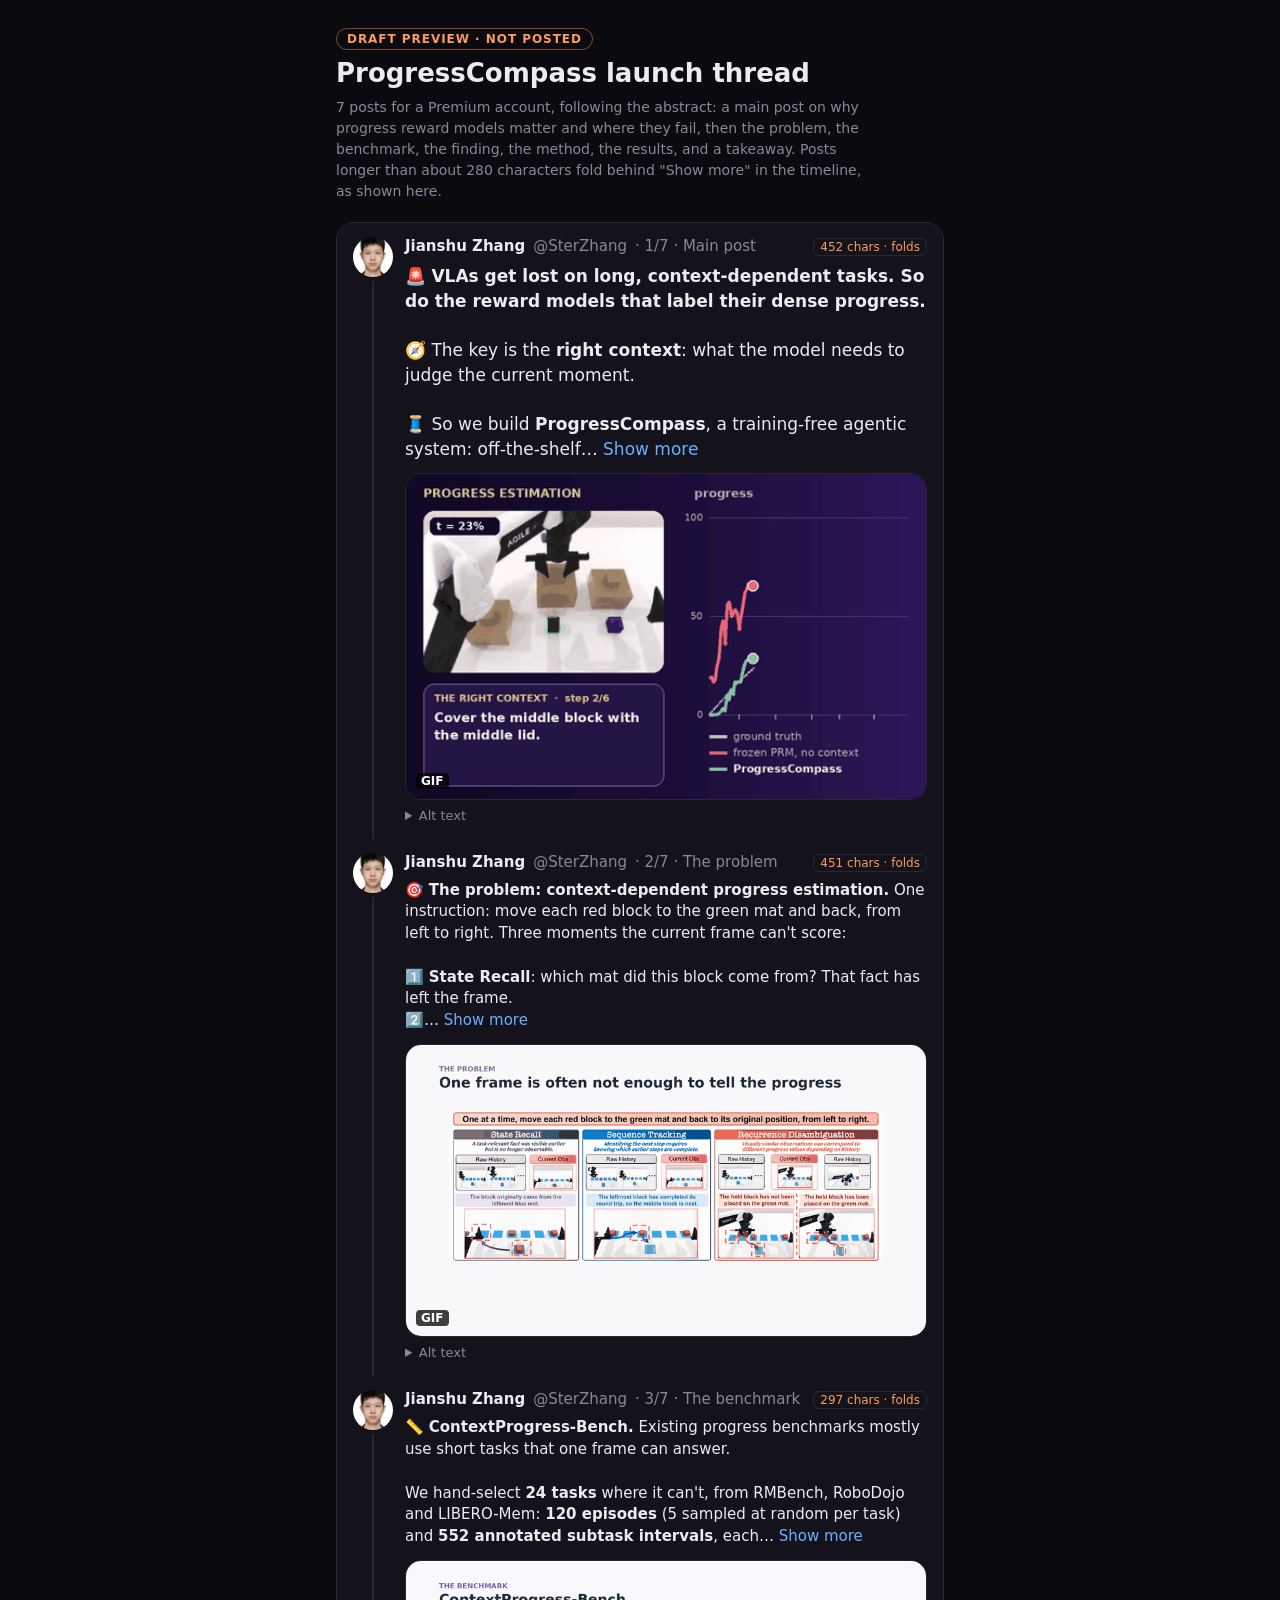
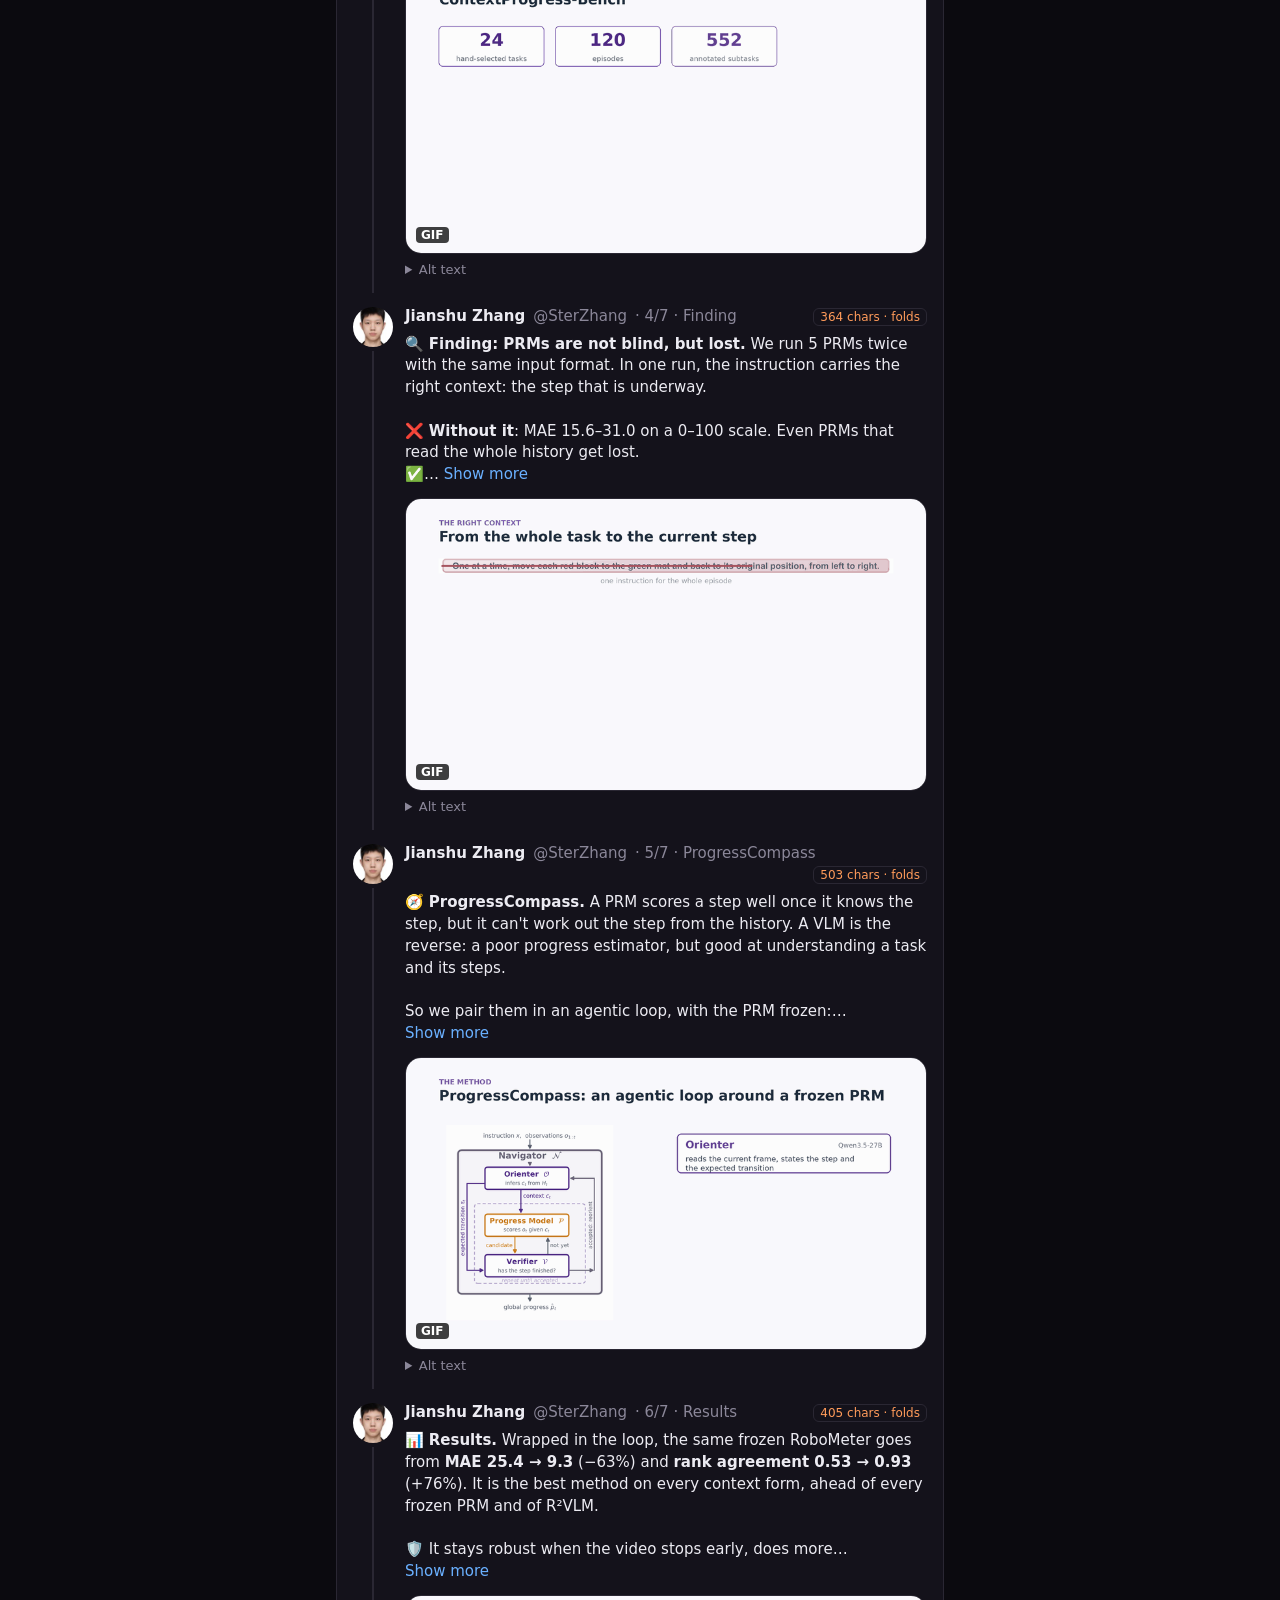
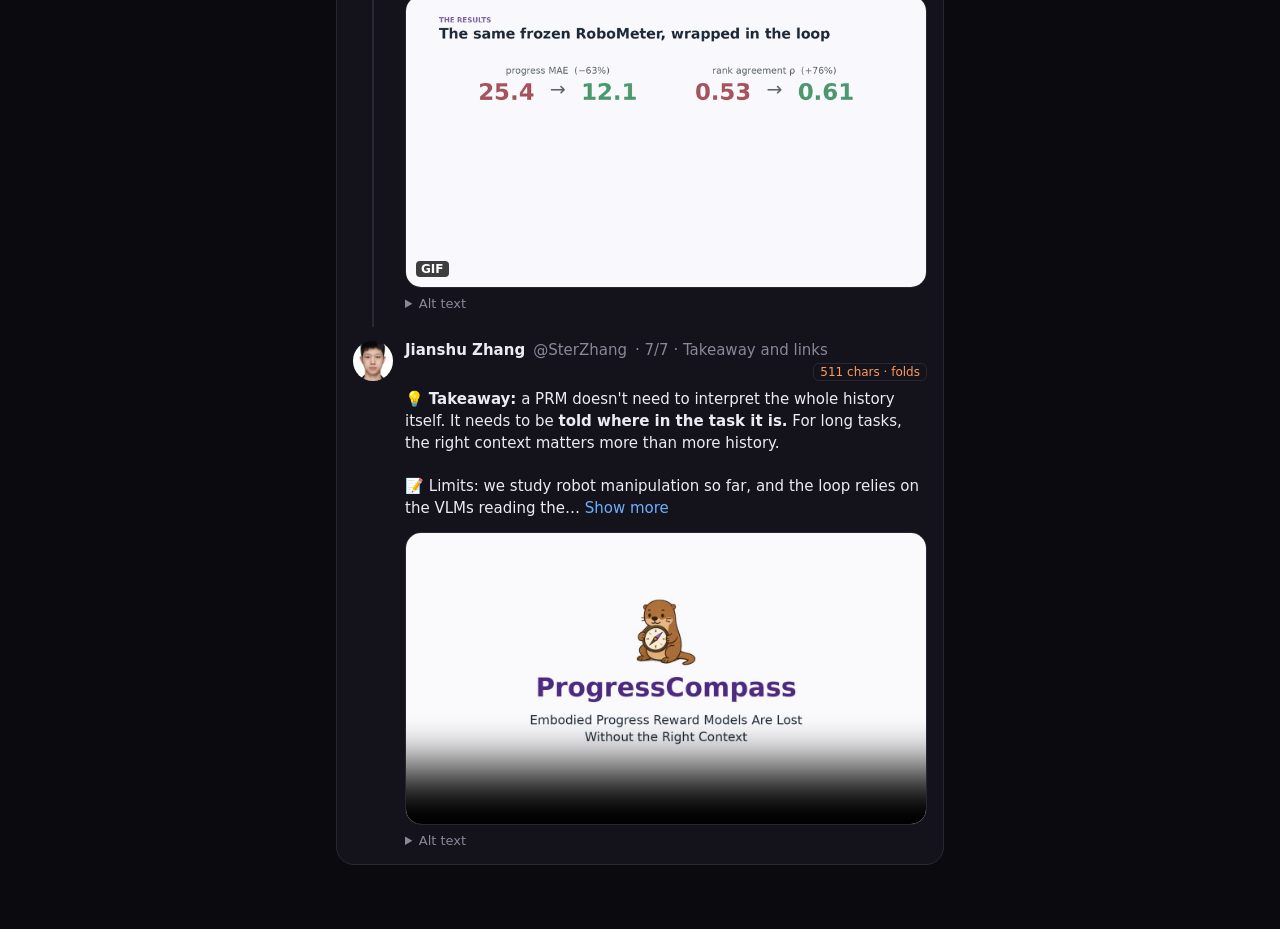
==== commit 96ba1bca: "Thread draft: main post on reward models labeling dense progress, the right context, and a training-" ====
--- a/webpage/thread-draft/index.html
+++ b/webpage/thread-draft/index.html
@@ -63,8 +63,8 @@
 <article class="post lead">
   <div class="rail"><img class="av" src="m/avatar.jpg" alt=""><span class="line"></span></div>
   <div class="body">
-    <header><span class="name">Jianshu Zhang</span> <span class="handle">@SterZhang</span><span class="role">1/7 · Main post</span><span class="count fold">300 chars · folds</span></header>
-    <p class="text"><span class="shown">🚨 <b>VLAs get lost on long, context-dependent tasks. So do the reward models labeling their dense progress.</b><br><br>🧭 The key: the <b>right context</b>.<br>❌ without: MAE up to 31<br>✅ with: error <b>−77–82%</b><br><br>🧵 <b>ProgressCompass: Embodied Progress Reward Models Are Lost Without the Right Context</b></span><span class="dots">… </span><button class="more" type="button">Show more</button><span class="rest" hidden><br>🌐 <a href="https://andyzworks.github.io/progresscompass/" target="_blank" rel="noopener">andyzworks.github.io/progr…</a></span></p><figure class="media" style="aspect-ratio:16 / 10"><img src="m/1_main.gif" alt="Animated loop: a robot covers three blocks and uncovers them in colour order. Beside the video, the instruction of the current step is shown as the context. On the right, the frozen PRM without context jumps around and ends near 20, while ProgressCompass follows the true progress to 100; MAE 33 to 3." loading="eager"><span class="badge">GIF</span></figure><details class="alt"><summary>Alt text</summary><p>Animated loop: a robot covers three blocks and uncovers them in colour order. Beside the video, the instruction of the current step is shown as the context. On the right, the frozen PRM without context jumps around and ends near 20, while ProgressCompass follows the true progress to 100; MAE 33 to 3.</p></details>
+    <header><span class="name">Jianshu Zhang</span> <span class="handle">@SterZhang</span><span class="role">1/7 · Main post</span><span class="count fold">452 chars · folds</span></header>
+    <p class="text"><span class="shown">🚨 <b>VLAs get lost on long, context-dependent tasks. So do the reward models that label their dense progress.</b><br><br>🧭 The key is the <b>right context</b>: what the model needs to judge the current moment.<br><br>🧵 So we build <b>ProgressCompass</b>, a training-free agentic system: off-the-shelf</span><span class="dots">… </span><button class="more" type="button">Show more</button><span class="rest" hidden> progress models + VLMs, guiding progress estimation in long tasks.<br><br>📄 ProgressCompass: Embodied Progress Reward Models Are Lost Without the Right Context<br>🌐 <a href="https://andyzworks.github.io/progresscompass/" target="_blank" rel="noopener">andyzworks.github.io/progr…</a></span></p><figure class="media" style="aspect-ratio:16 / 10"><img src="m/1_main.gif" alt="Animated loop: a robot covers three blocks and uncovers them in colour order. Beside the video, the instruction of the current step is shown as the context. On the right, the frozen PRM without context jumps around and ends near 20, while ProgressCompass follows the true progress to 100; MAE 33 to 3." loading="eager"><span class="badge">GIF</span></figure><details class="alt"><summary>Alt text</summary><p>Animated loop: a robot covers three blocks and uncovers them in colour order. Beside the video, the instruction of the current step is shown as the context. On the right, the frozen PRM without context jumps around and ends near 20, while ProgressCompass follows the true progress to 100; MAE 33 to 3.</p></details>
   </div>
 </article>
 <article class="post">
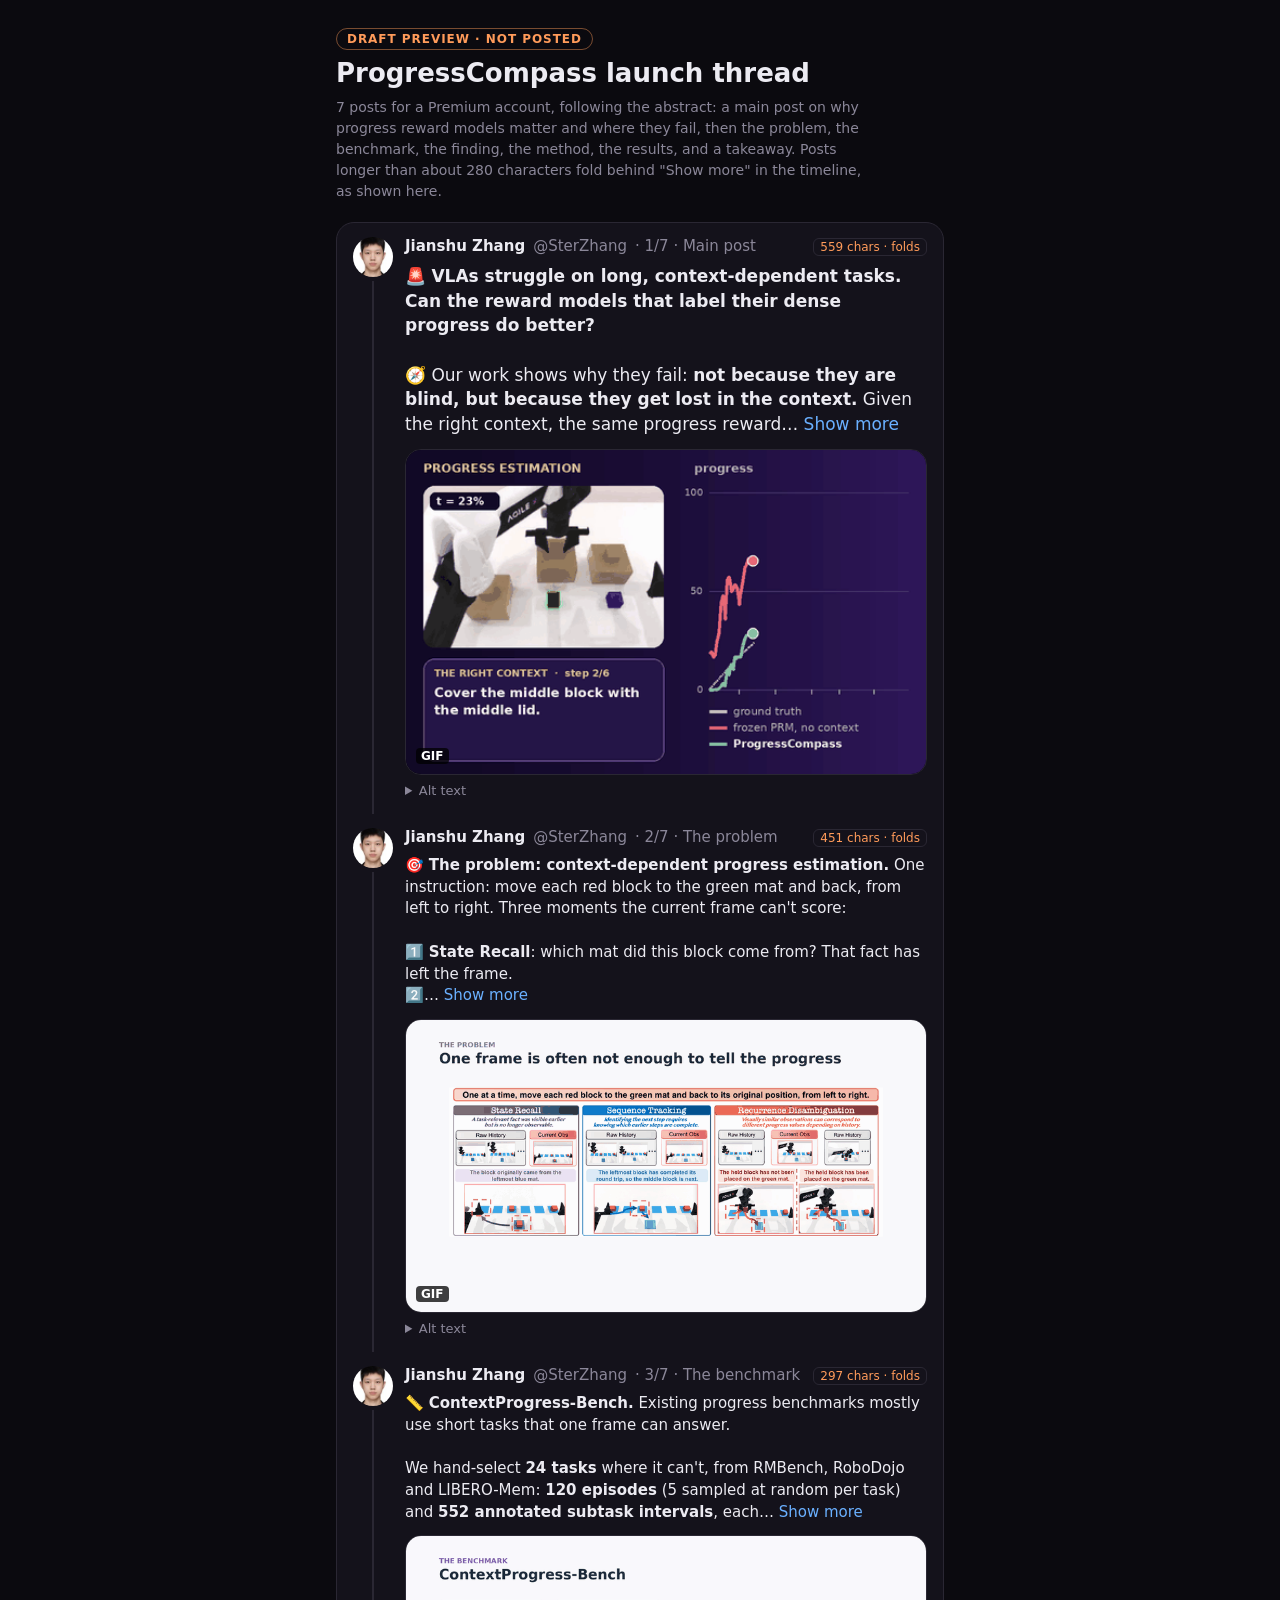
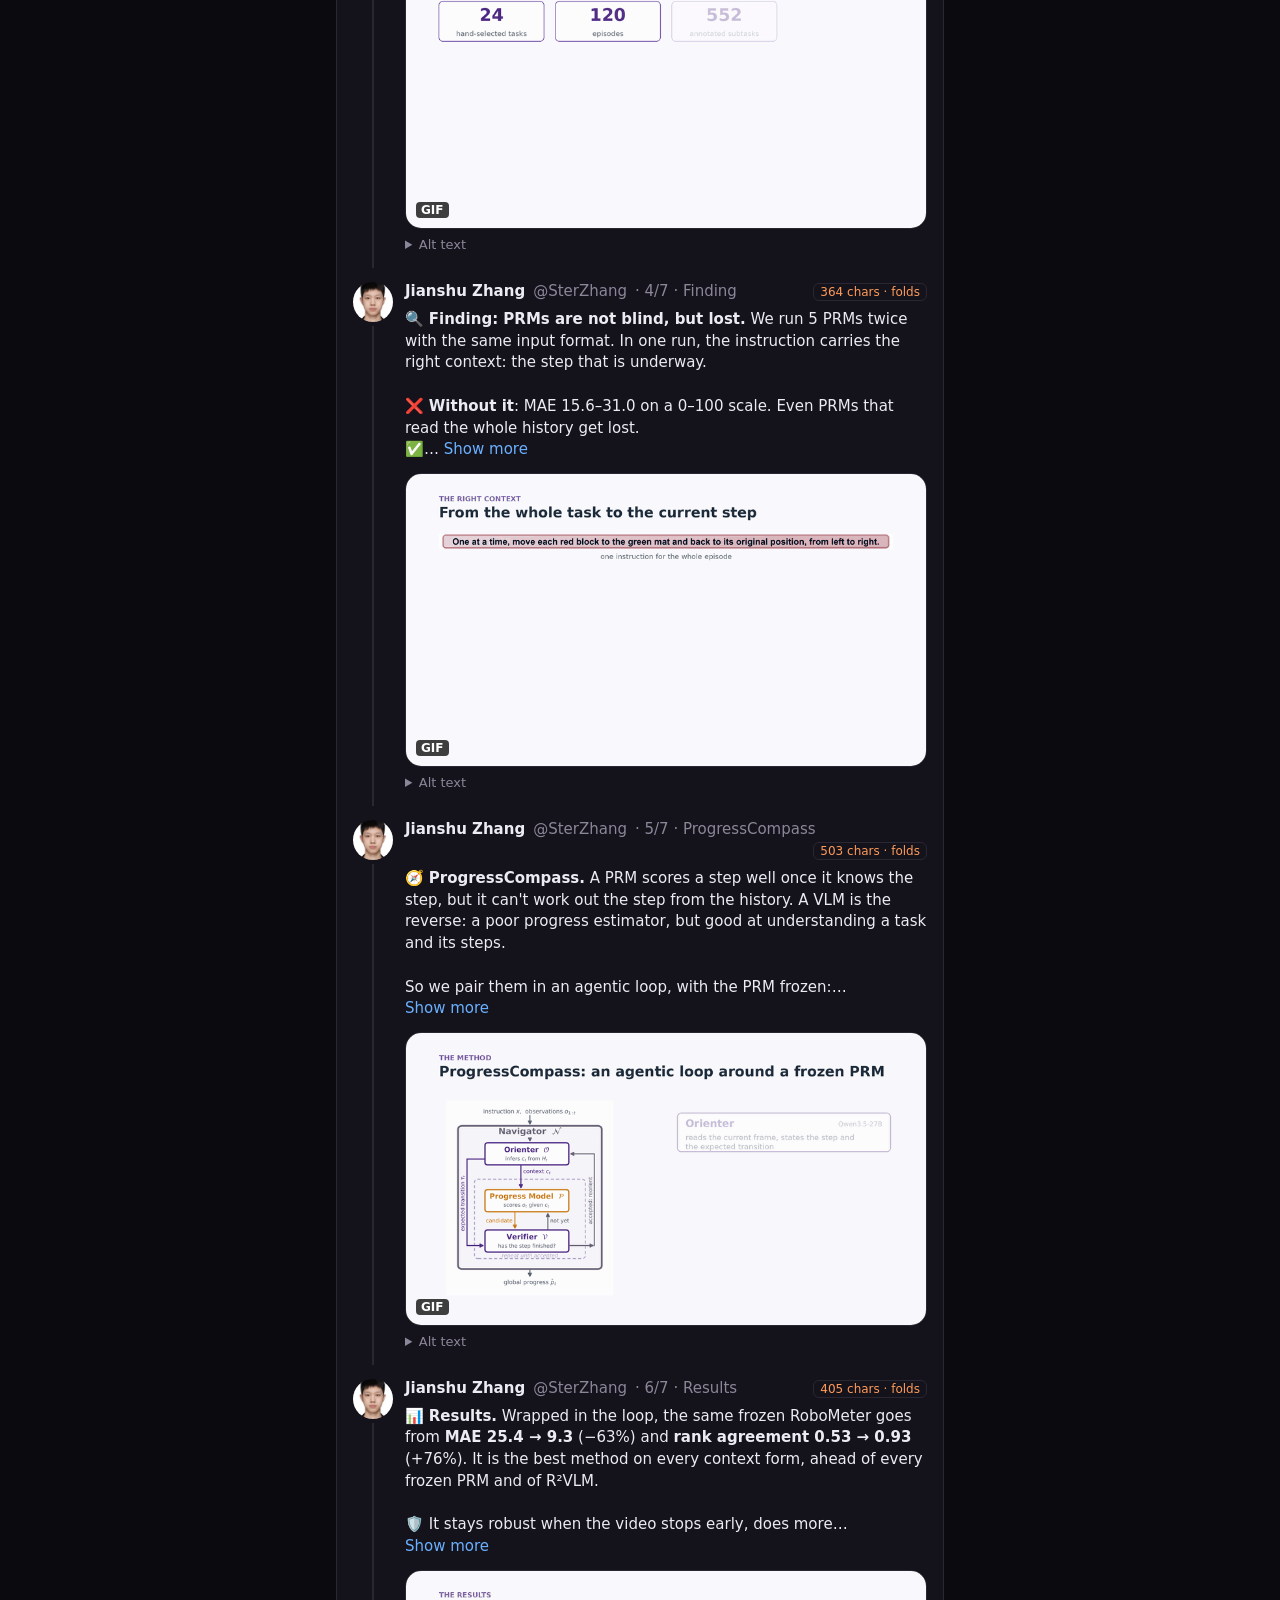
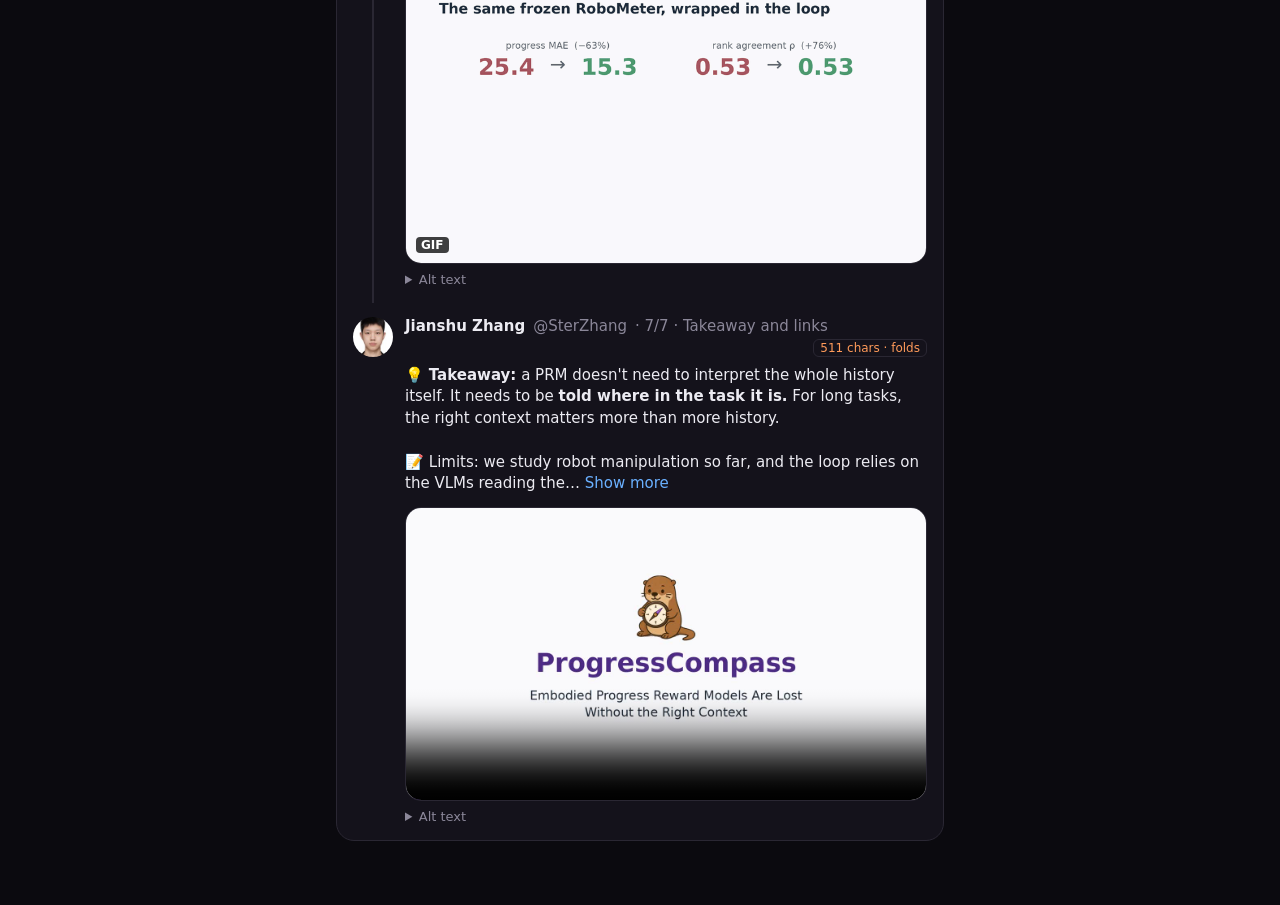
==== commit 67955300: "Thread draft: VLAs struggle, can their reward models do better, not blind but lost, reliable with th" ====
--- a/webpage/thread-draft/index.html
+++ b/webpage/thread-draft/index.html
@@ -63,8 +63,8 @@
 <article class="post lead">
   <div class="rail"><img class="av" src="m/avatar.jpg" alt=""><span class="line"></span></div>
   <div class="body">
-    <header><span class="name">Jianshu Zhang</span> <span class="handle">@SterZhang</span><span class="role">1/7 · Main post</span><span class="count fold">452 chars · folds</span></header>
-    <p class="text"><span class="shown">🚨 <b>VLAs get lost on long, context-dependent tasks. So do the reward models that label their dense progress.</b><br><br>🧭 The key is the <b>right context</b>: what the model needs to judge the current moment.<br><br>🧵 So we build <b>ProgressCompass</b>, a training-free agentic system: off-the-shelf</span><span class="dots">… </span><button class="more" type="button">Show more</button><span class="rest" hidden> progress models + VLMs, guiding progress estimation in long tasks.<br><br>📄 ProgressCompass: Embodied Progress Reward Models Are Lost Without the Right Context<br>🌐 <a href="https://andyzworks.github.io/progresscompass/" target="_blank" rel="noopener">andyzworks.github.io/progr…</a></span></p><figure class="media" style="aspect-ratio:16 / 10"><img src="m/1_main.gif" alt="Animated loop: a robot covers three blocks and uncovers them in colour order. Beside the video, the instruction of the current step is shown as the context. On the right, the frozen PRM without context jumps around and ends near 20, while ProgressCompass follows the true progress to 100; MAE 33 to 3." loading="eager"><span class="badge">GIF</span></figure><details class="alt"><summary>Alt text</summary><p>Animated loop: a robot covers three blocks and uncovers them in colour order. Beside the video, the instruction of the current step is shown as the context. On the right, the frozen PRM without context jumps around and ends near 20, while ProgressCompass follows the true progress to 100; MAE 33 to 3.</p></details>
+    <header><span class="name">Jianshu Zhang</span> <span class="handle">@SterZhang</span><span class="role">1/7 · Main post</span><span class="count fold">559 chars · folds</span></header>
+    <p class="text"><span class="shown">🚨 <b>VLAs struggle on long, context-dependent tasks. Can the reward models that label their dense progress do better?</b><br><br>🧭 Our work shows why they fail: <b>not because they are blind, but because they get lost in the context.</b> Given the right context, the same progress reward</span><span class="dots">… </span><button class="more" type="button">Show more</button><span class="rest" hidden> models are reliable again.<br><br>🧵 So we propose <b>ProgressCompass</b>, a training-free agentic system: off-the-shelf progress models + VLMs, guiding progress estimation in long tasks.<br><br>📄 ProgressCompass: Embodied Progress Reward Models Are Lost Without the Right Context<br>🌐 <a href="https://andyzworks.github.io/progresscompass/" target="_blank" rel="noopener">andyzworks.github.io/progr…</a></span></p><figure class="media" style="aspect-ratio:16 / 10"><img src="m/1_main.gif" alt="Animated loop: a robot covers three blocks and uncovers them in colour order. Beside the video, the instruction of the current step is shown as the context. On the right, the frozen PRM without context jumps around and ends near 20, while ProgressCompass follows the true progress to 100; MAE 33 to 3." loading="eager"><span class="badge">GIF</span></figure><details class="alt"><summary>Alt text</summary><p>Animated loop: a robot covers three blocks and uncovers them in colour order. Beside the video, the instruction of the current step is shown as the context. On the right, the frozen PRM without context jumps around and ends near 20, while ProgressCompass follows the true progress to 100; MAE 33 to 3.</p></details>
   </div>
 </article>
 <article class="post">
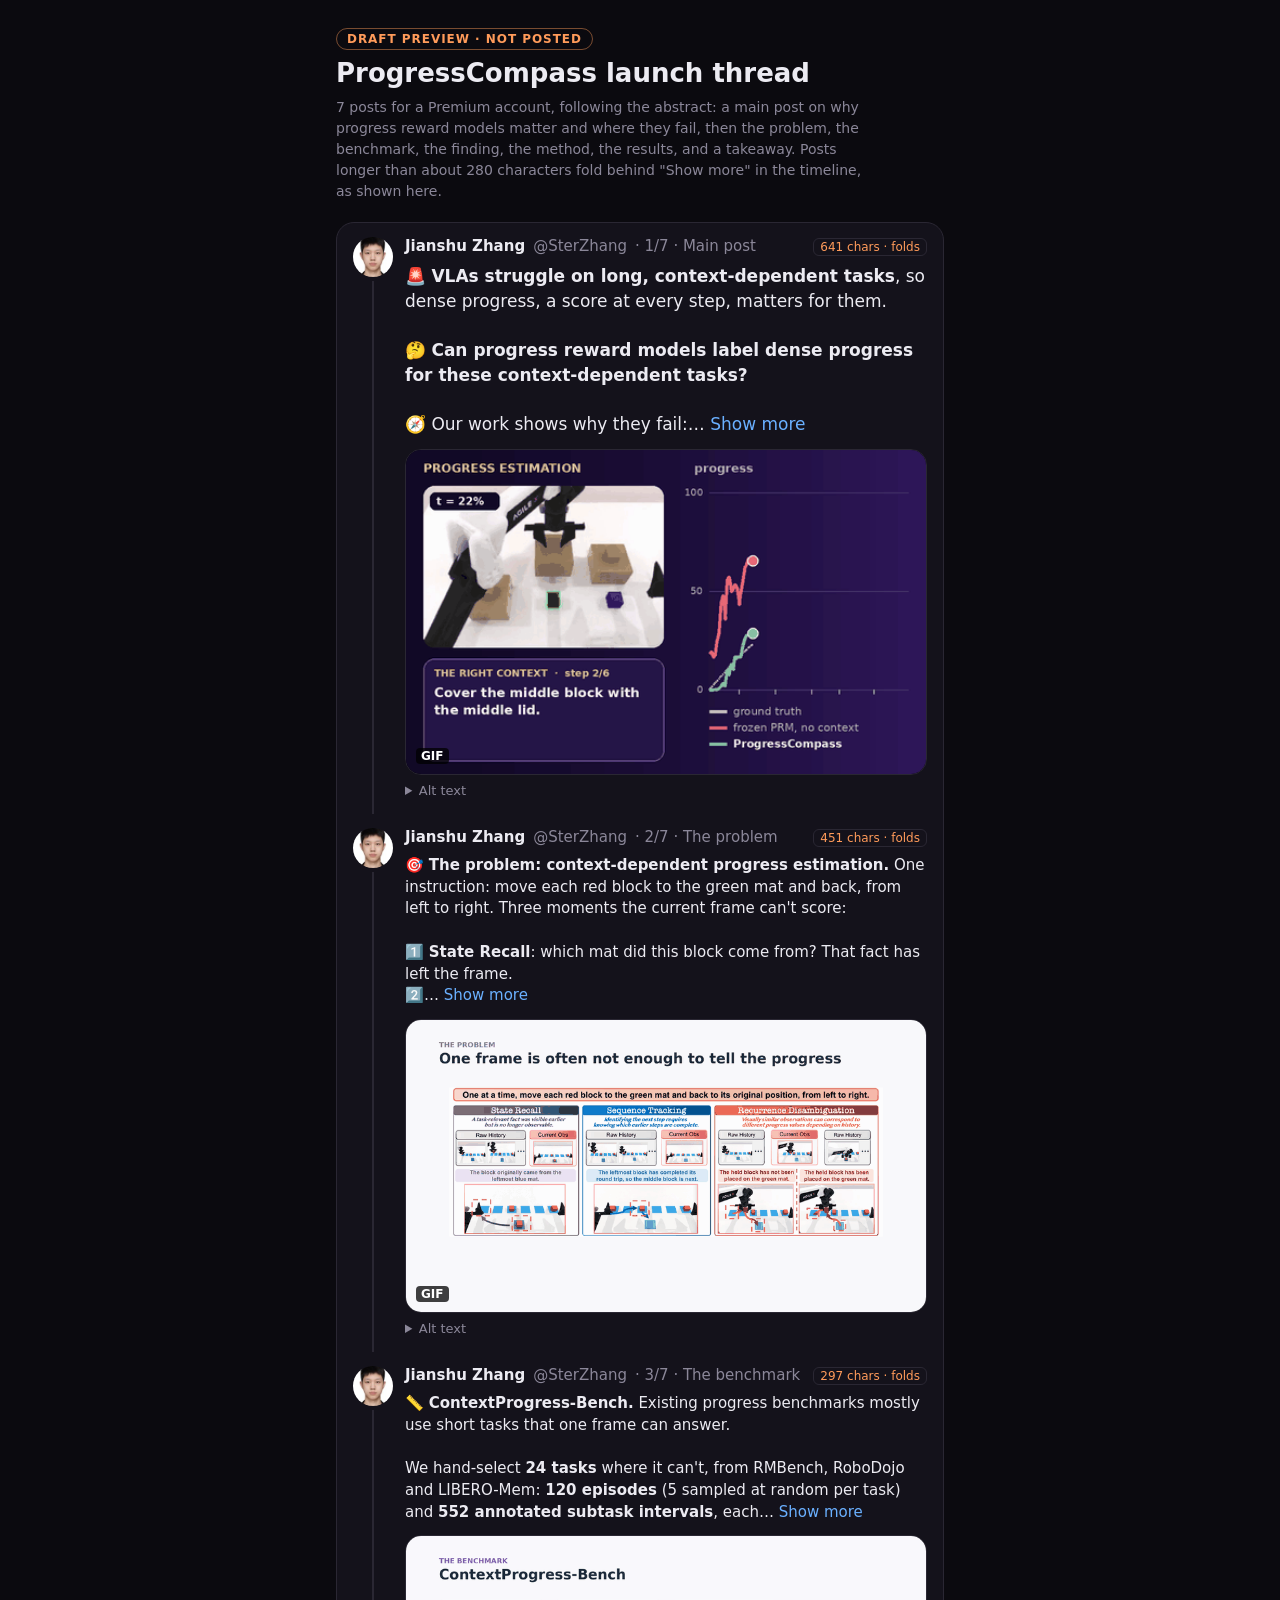
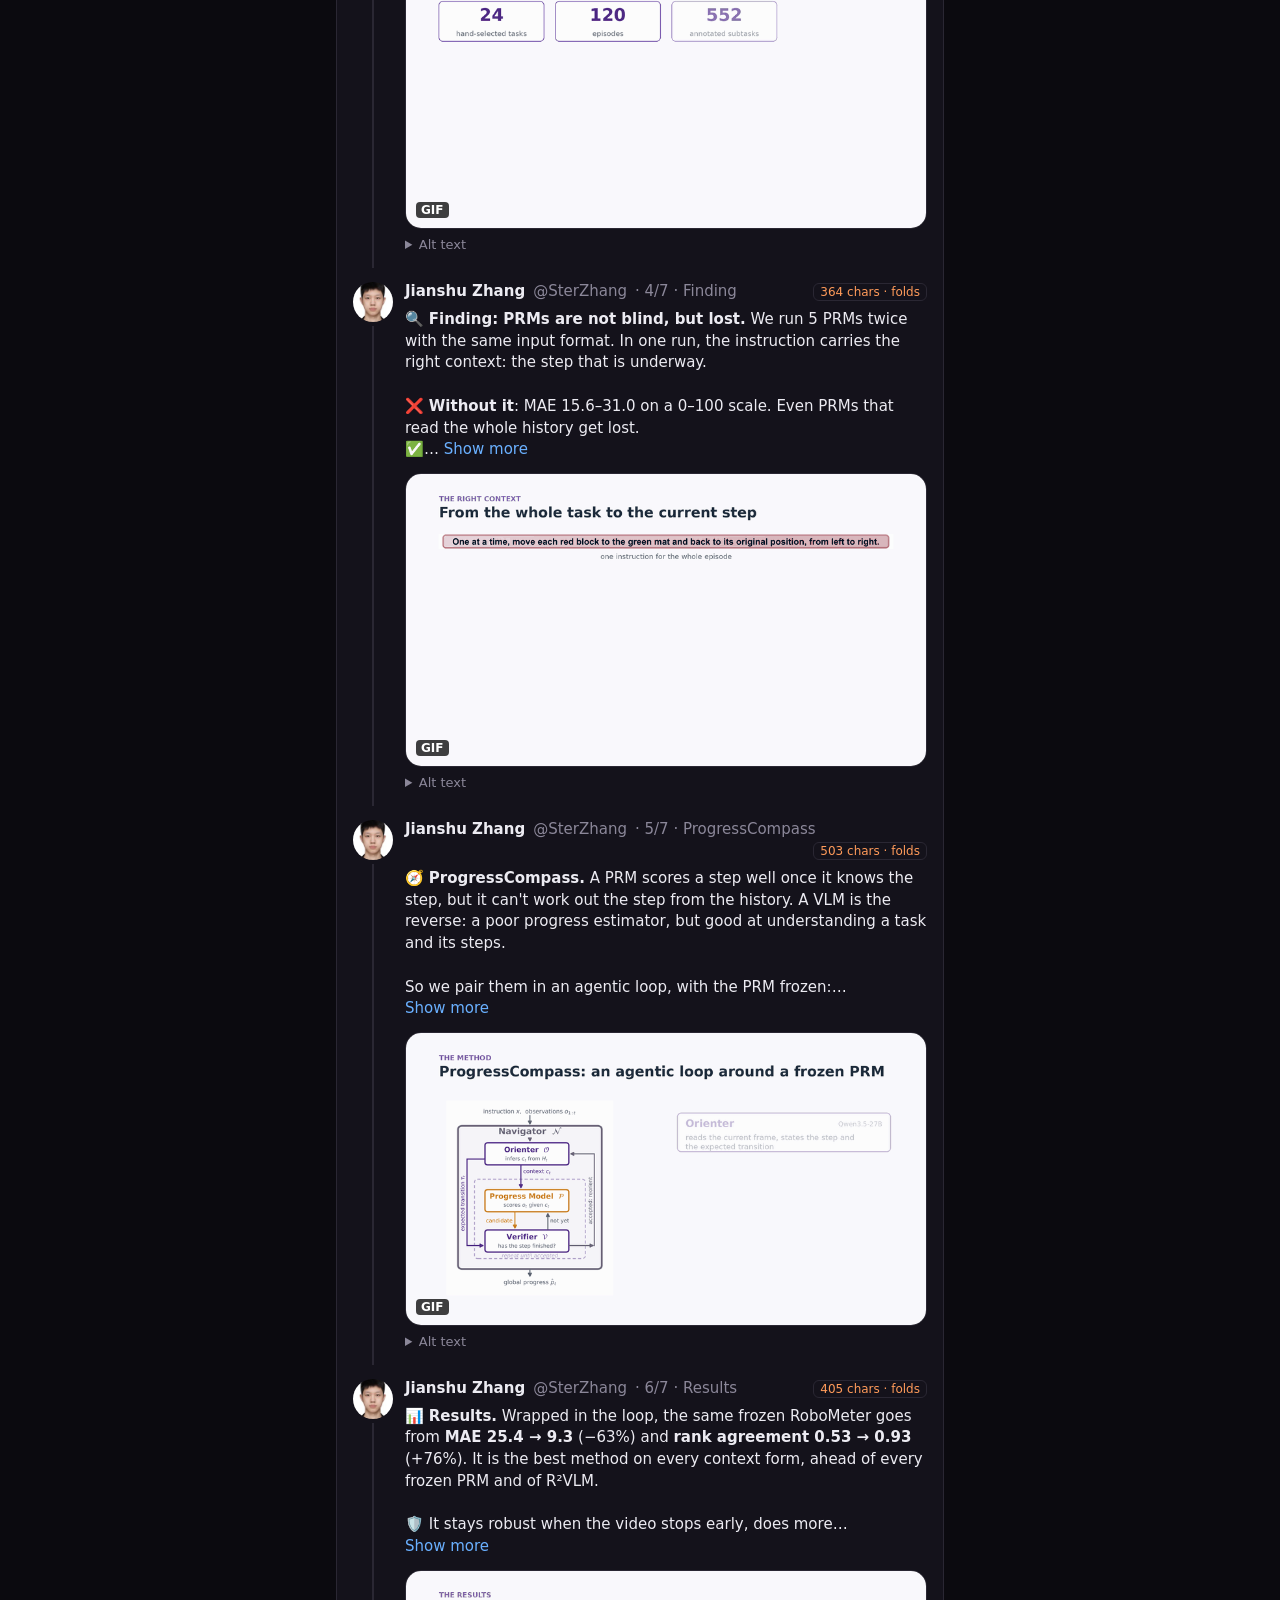
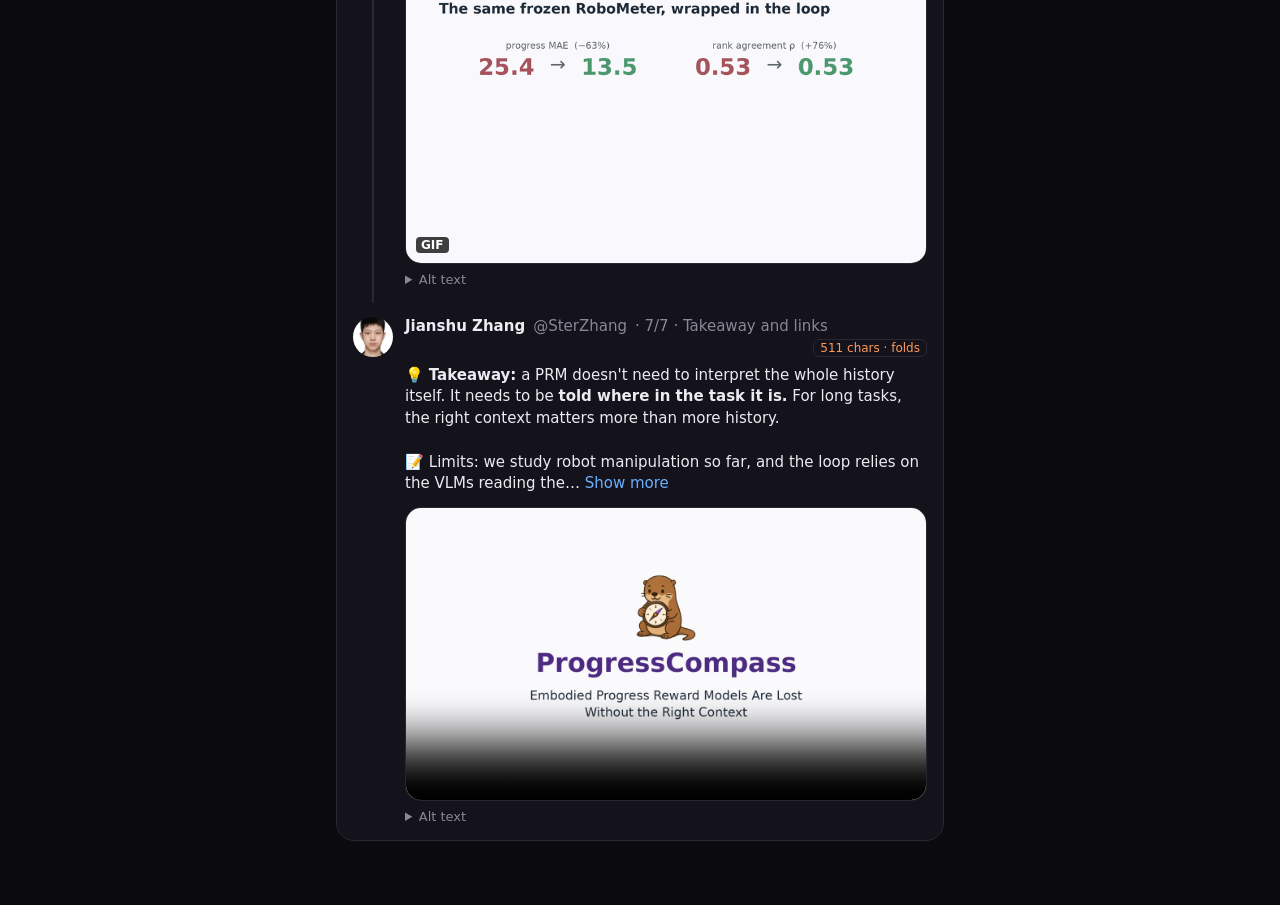
==== commit 729aef74: "Thread draft: VLAs struggle so dense progress matters, then can PRMs label it Co-Authored-By: Claude" ====
--- a/webpage/thread-draft/index.html
+++ b/webpage/thread-draft/index.html
@@ -63,8 +63,8 @@
 <article class="post lead">
   <div class="rail"><img class="av" src="m/avatar.jpg" alt=""><span class="line"></span></div>
   <div class="body">
-    <header><span class="name">Jianshu Zhang</span> <span class="handle">@SterZhang</span><span class="role">1/7 · Main post</span><span class="count fold">559 chars · folds</span></header>
-    <p class="text"><span class="shown">🚨 <b>VLAs struggle on long, context-dependent tasks. Can the reward models that label their dense progress do better?</b><br><br>🧭 Our work shows why they fail: <b>not because they are blind, but because they get lost in the context.</b> Given the right context, the same progress reward</span><span class="dots">… </span><button class="more" type="button">Show more</button><span class="rest" hidden> models are reliable again.<br><br>🧵 So we propose <b>ProgressCompass</b>, a training-free agentic system: off-the-shelf progress models + VLMs, guiding progress estimation in long tasks.<br><br>📄 ProgressCompass: Embodied Progress Reward Models Are Lost Without the Right Context<br>🌐 <a href="https://andyzworks.github.io/progresscompass/" target="_blank" rel="noopener">andyzworks.github.io/progr…</a></span></p><figure class="media" style="aspect-ratio:16 / 10"><img src="m/1_main.gif" alt="Animated loop: a robot covers three blocks and uncovers them in colour order. Beside the video, the instruction of the current step is shown as the context. On the right, the frozen PRM without context jumps around and ends near 20, while ProgressCompass follows the true progress to 100; MAE 33 to 3." loading="eager"><span class="badge">GIF</span></figure><details class="alt"><summary>Alt text</summary><p>Animated loop: a robot covers three blocks and uncovers them in colour order. Beside the video, the instruction of the current step is shown as the context. On the right, the frozen PRM without context jumps around and ends near 20, while ProgressCompass follows the true progress to 100; MAE 33 to 3.</p></details>
+    <header><span class="name">Jianshu Zhang</span> <span class="handle">@SterZhang</span><span class="role">1/7 · Main post</span><span class="count fold">641 chars · folds</span></header>
+    <p class="text"><span class="shown">🚨 <b>VLAs struggle on long, context-dependent tasks</b>, so dense progress, a score at every step, matters for them.<br><br>🤔 <b>Can progress reward models label dense progress for these context-dependent tasks?</b><br><br>🧭 Our work shows why they fail:</span><span class="dots">… </span><button class="more" type="button">Show more</button><span class="rest" hidden> <b>not because they are blind, but because they get lost in the context.</b> Given the right context, the same progress reward models are reliable again.<br><br>🧵 So we propose <b>ProgressCompass</b>, a training-free agentic system: off-the-shelf progress models + VLMs, guiding progress estimation in long tasks.<br><br>📄 ProgressCompass: Embodied Progress Reward Models Are Lost Without the Right Context<br>🌐 <a href="https://andyzworks.github.io/progresscompass/" target="_blank" rel="noopener">andyzworks.github.io/progr…</a></span></p><figure class="media" style="aspect-ratio:16 / 10"><img src="m/1_main.gif" alt="Animated loop: a robot covers three blocks and uncovers them in colour order. Beside the video, the instruction of the current step is shown as the context. On the right, the frozen PRM without context jumps around and ends near 20, while ProgressCompass follows the true progress to 100; MAE 33 to 3." loading="eager"><span class="badge">GIF</span></figure><details class="alt"><summary>Alt text</summary><p>Animated loop: a robot covers three blocks and uncovers them in colour order. Beside the video, the instruction of the current step is shown as the context. On the right, the frozen PRM without context jumps around and ends near 20, while ProgressCompass follows the true progress to 100; MAE 33 to 3.</p></details>
   </div>
 </article>
 <article class="post">
